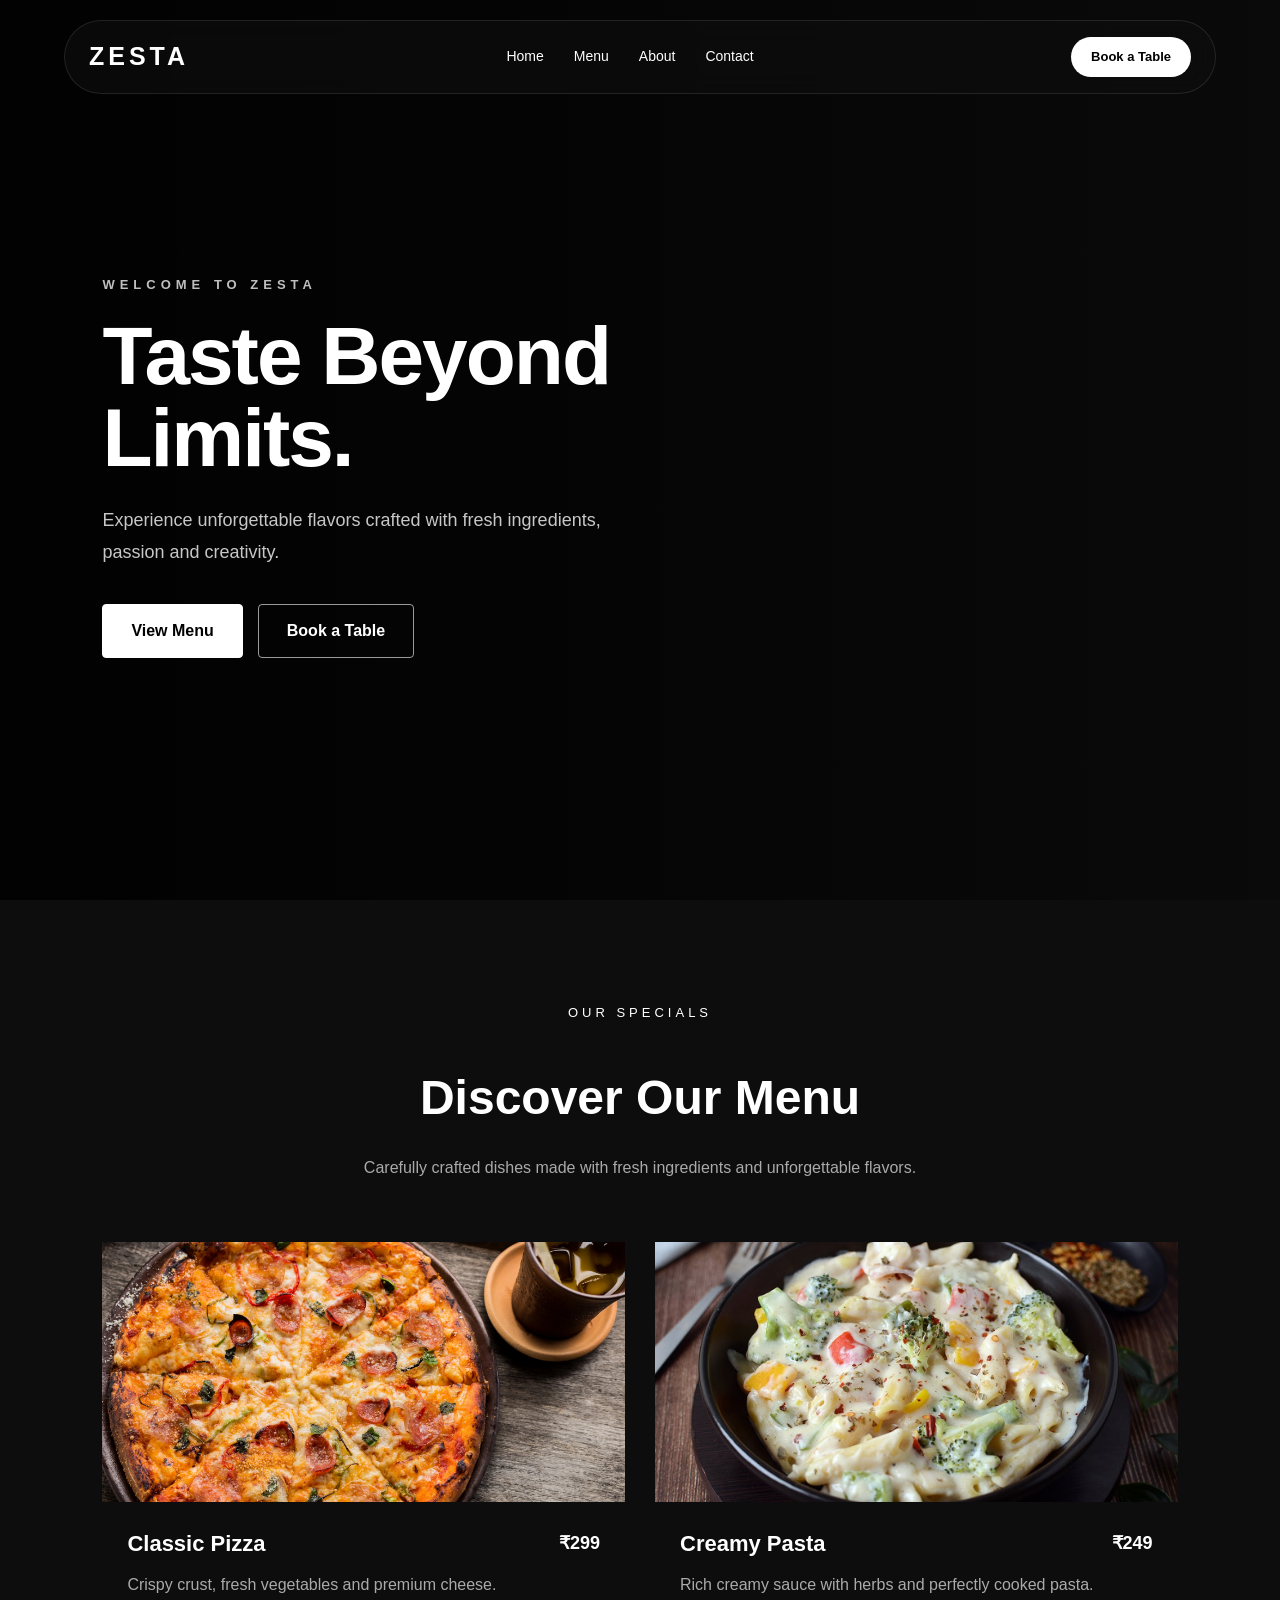
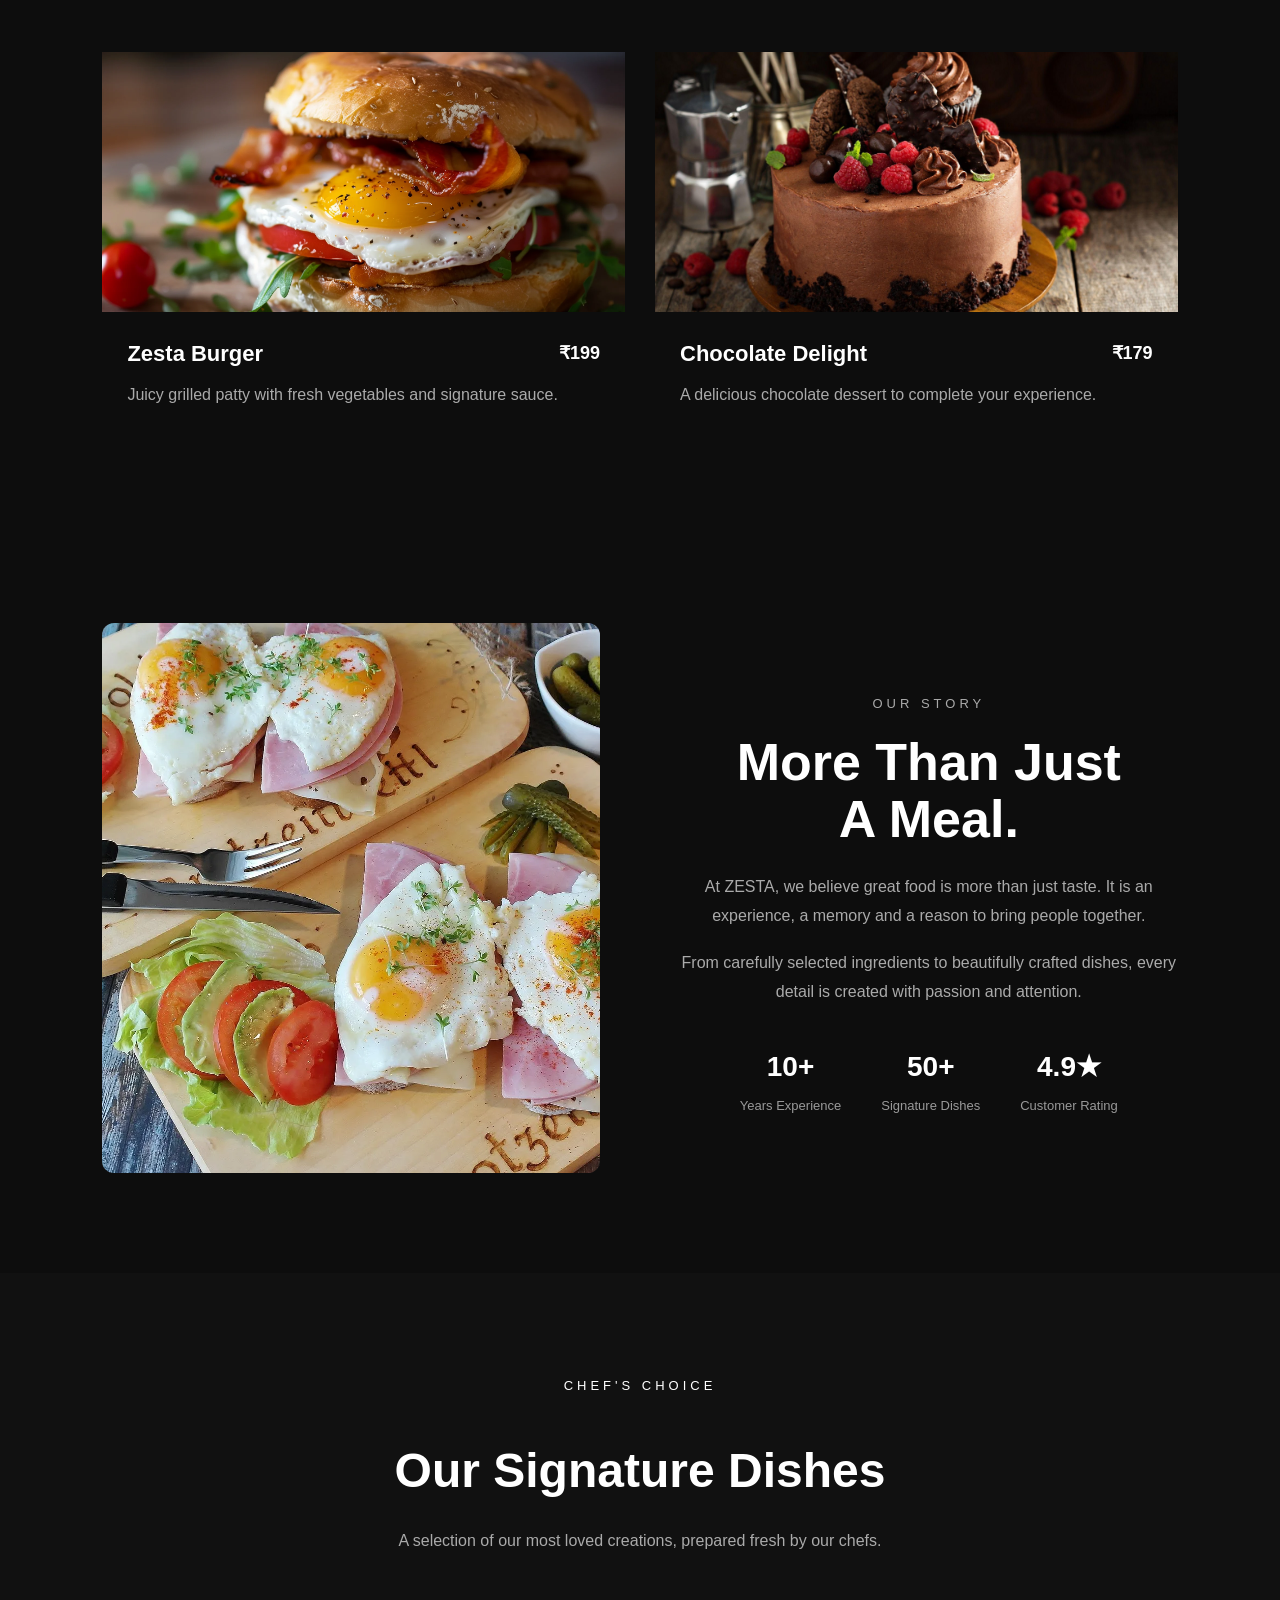
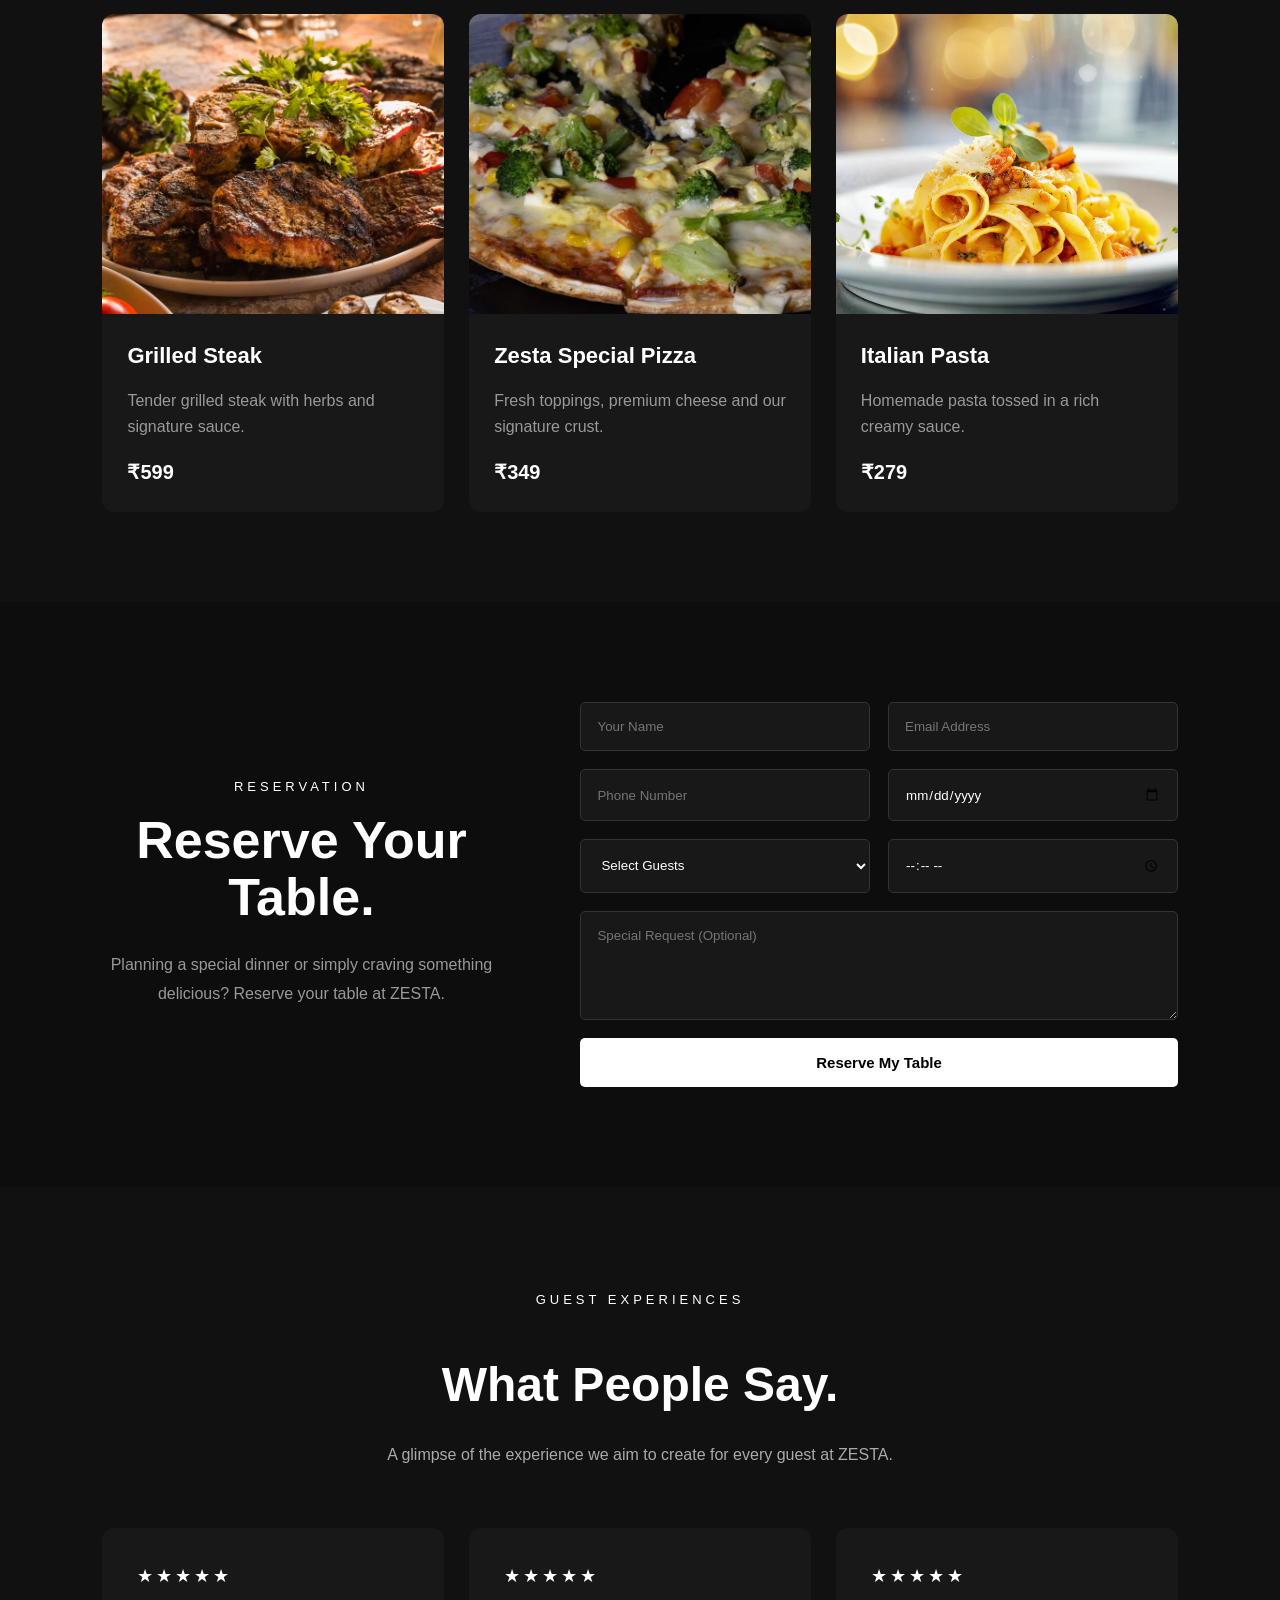
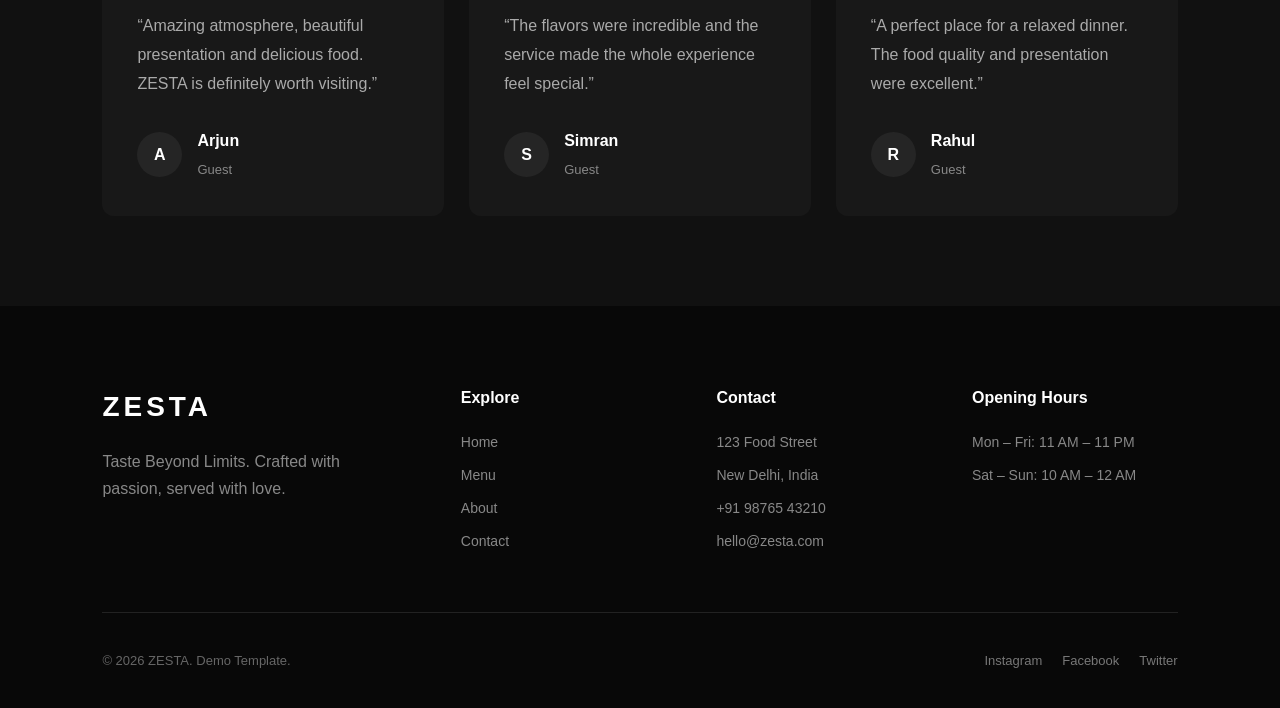
==== index.html @ b9d880e2 "Add files via upload" ====
<!DOCTYPE html>
<html lang="en">
<head>
    <meta charset="UTF-8">
    <meta name="viewport" content="width=device-width, initial-scale=1.0">
    <title>ZESTA Resturant</title>




    <meta charset="UTF-8">

    <meta name="viewport" content="width=device-width, initial-scale=1.0">

    <title>ZESTA - Taste Beyond Limits</title>


    <link rel="stylesheet" href="style.css">
    <script src="script.js"></script>


</head>









<body>
    

    
        <!-- =========================
     NAVBAR
========================= -->


<header class="navbar">

    <a href="#home" class="logo">ZESTA</a>

    <nav class="nav-links">
        <a href="#home">Home</a>
        <a href="#menu">Menu</a>
        <a href="#about">About</a>
        <a href="#contact">Contact</a>
    </nav>

    <a href="#contact" class="nav-btn">Book a Table</a>

    <button class="menu-toggle" id="menuToggle" aria-label="Open menu">
        ☰
    </button>

</header>

<div class="mobile-menu" id="mobileMenu">

    <button class="mobile-menu-close" id="menuClose">
        ×
    </button>

    <a href="#home">Home</a>
    <a href="#menu">Menu</a>
    <a href="#about">About</a>
    <a href="#contact">Contact</a>

    <a href="#contact" class="mobile-book-btn">
        Book a Table
    </a>

</div>








<!------
/* =========================
   HERO 
========================= */-->

    <section class="hero" id="home">

    <div class="hero-content">

        <p class="hero-label">WELCOME TO ZESTA</p>

        <h1>
            Taste Beyond
            <span>Limits.</span>
        </h1>

        <p class="hero-text">
            Experience unforgettable flavors crafted with
            fresh ingredients, passion and creativity.
        </p>

        <div class="hero-buttons">

            <a href="#menu" class="btn primary-btn">
                View Menu
            </a>

            <a href="#contact" class="btn secondary-btn">
                Book a Table
            </a>

        </div>

    </div>

</section>



<!-- =========================
     MENU SECTION
========================= -->

<section class="menu-section" id="menu">

    <div class="section-heading">

        <p class="section-label">OUR SPECIALS</p>

        <h2>Discover Our <span>Menu</span></h2>

        <p>
            Carefully crafted dishes made with fresh ingredients
            and unforgettable flavors.
        </p>

    </div>


    <div class="menu-grid">

        <!-- MENU CARD 1 -->

        <div class="menu-card">

            <div class="menu-image">
                <img src="images/pizzza.webp" alt="Classic Pizza">
            </div>

            <div class="menu-info">

                <div class="menu-title">
                    <h3>Classic Pizza</h3>
                    <span>₹299</span>
                </div>

                <p>
                    Crispy crust, fresh vegetables and
                    premium cheese.
                </p>

            </div>

        </div>


        <!-- MENU CARD 2 -->

        <div class="menu-card">

            <div class="menu-image">
                <img src="images/crmy-pasta.jpg" alt="Creamy Pasta">
            </div>

            <div class="menu-info">

                <div class="menu-title">
                    <h3>Creamy Pasta</h3>
                    <span>₹249</span>
                </div>

                <p>
                    Rich creamy sauce with herbs and
                    perfectly cooked pasta.
                </p>

            </div>

        </div>


        <!-- MENU CARD 3 -->

        <div class="menu-card">

            <div class="menu-image">
                <img src="images/hm-burger.webp" alt="Zesta Burger">
            </div>

            <div class="menu-info">

                <div class="menu-title">
                    <h3>Zesta Burger</h3>
                    <span>₹199</span>
                </div>

                <p>
                    Juicy grilled patty with fresh vegetables
                    and signature sauce.
                </p>

            </div>

        </div>


        <!-- MENU CARD 4 -->

        <div class="menu-card">

            <div class="menu-image">
                <img src="images/choco cake.jpg" alt="Chocolate Dessert">
            </div>

            <div class="menu-info">

                <div class="menu-title">
                    <h3>Chocolate Delight</h3>
                    <span>₹179</span>
                </div>

                <p>
                    A delicious chocolate dessert to
                    complete your experience.
                </p>

            </div>

        </div>

    </div>

</section>

<!-- =========================
     ABOUT SECTION
========================= -->

<section class="about-section" id="about">

    <div class="about-image">

        <img src="images/about-food.webp" alt="Zesta Restaurant">

    </div>


    <div class="about-content">

        <p class="section-label">OUR STORY</p>

        <h2>
            More Than Just
            <span>A Meal.</span>
        </h2>

        <p>
            At ZESTA, we believe great food is more than
            just taste. It is an experience, a memory and
            a reason to bring people together.
        </p>

        <p>
            From carefully selected ingredients to beautifully
            crafted dishes, every detail is created with passion
            and attention.
        </p>

        <div class="about-features">

            <div class="feature">
                <strong>10+</strong>
                <span>Years Experience</span>
            </div>

            <div class="feature">
                <strong>50+</strong>
                <span>Signature Dishes</span>
            </div>

            <div class="feature">
                <strong>4.9★</strong>
                <span>Customer Rating</span>
            </div>

        </div>

    </div>

</section>

<!-- =========================
     FEATURED DISHES
========================= -->

<section class="featured-section">

    <div class="section-heading">

        <p class="section-label">CHEF'S CHOICE</p>

        <h2>Our <span>Signature</span> Dishes</h2>

        <p>
            A selection of our most loved creations,
            prepared fresh by our chefs.
        </p>

    </div>


    <div class="featured-grid">

        <div class="featured-card">

            <img src="images/grill.webp" alt="Grilled Steak">

            <div class="featured-info">

                <h3>Grilled Steak</h3>

                <p>
                    Tender grilled steak with herbs
                    and signature sauce.
                </p>

                <strong>₹599</strong>

            </div>

        </div>


        <div class="featured-card">

            <img src="images/pizza.webp" alt="Zesta Special Pizza">

            <div class="featured-info">

                <h3>Zesta Special Pizza</h3>

                <p>
                    Fresh toppings, premium cheese
                    and our signature crust.
                </p>

                <strong>₹349</strong>

            </div>

        </div>


        <div class="featured-card">

            <img src="images/italian-pasta.webp" alt="Italian Pasta">

            <div class="featured-info">

                <h3>Italian Pasta</h3>

                <p>
                    Homemade pasta tossed in
                    a rich creamy sauce.
                </p>

                <strong>₹279</strong>

            </div>

        </div>

    </div>

</section>

<!-- =========================
     BOOK A TABLE
========================= -->

<section class="booking-section" id="contact">

    <div class="booking-content">

        <p class="section-label">RESERVATION</p>

        <h2>
            Reserve Your
            <span>Table.</span>
        </h2>

        <p>
            Planning a special dinner or simply craving
            something delicious? Reserve your table at ZESTA.
        </p>

    </div>


    <form class="booking-form"  id="bookingForm" novalidate>

        <div class="form-row">

            <input
                type="text"
                placeholder="Your Name"
                required
            >

            <input
                type="email"
                id="email"
                placeholder="Email Address"
                required
            >

        </div>


        <div class="form-row">

            <input
                type="tel"
                id="phone"
                placeholder="Phone Number"
                maxlength="10"
                inputmode="numeric"
                pattern="[0-9]{10}"
                required    
            >

            
            <input
                type="date"
                id="bookingDate"
                min="2026-01-01"
                max="2036-12-31"
                required
             >
            

        </div>


        <div class="form-row">

            <select required>

                <option value="">
                    Select Guests
                </option>

                <option>1 Guest</option>
                <option>2 Guests</option>
                <option>3 Guests</option>
                <option>4 Guests</option>
                <option>5+ Guests</option>

            </select>


            <input
                type="time"
                required
            >

        </div>


        <textarea
            placeholder="Special Request (Optional)"
            rows="5"
        ></textarea>


        <button type="submit" class="booking-btn">
            Reserve My Table
        </button>

    </form>
    
    <p class="form-success" id="formSuccess">
    ✓ Your reservation request has been received.
</p>

</section>

<!-- =========================
     TESTIMONIALS
========================= -->

<section class="testimonials-section">

    <div class="section-heading">

        <p class="section-label">GUEST EXPERIENCES</p>

        <h2>What People <span>Say.</span></h2>

        <p>
            A glimpse of the experience we aim to create
            for every guest at ZESTA.
        </p>

    </div>


    <div class="testimonial-grid">

        <!-- REVIEW 1 -->

        <div class="testimonial-card">

            <div class="stars">
                ★★★★★
            </div>

            <p>
                “Amazing atmosphere, beautiful presentation
                and delicious food. ZESTA is definitely worth
                visiting.”
            </p>

            <div class="reviewer">
                <div class="reviewer-avatar">A</div>

                <div>
                    <h4>Arjun</h4>
                    <span>Guest</span>
                </div>
            </div>

        </div>


        <!-- REVIEW 2 -->

        <div class="testimonial-card">

            <div class="stars">
                ★★★★★
            </div>

            <p>
                “The flavors were incredible and the service
                made the whole experience feel special.”
            </p>

            <div class="reviewer">
                <div class="reviewer-avatar">S</div>

                <div>
                    <h4>Simran</h4>
                    <span>Guest</span>
                </div>
            </div>

        </div>


        <!-- REVIEW 3 -->

        <div class="testimonial-card">

            <div class="stars">
                ★★★★★
            </div>

            <p>
                “A perfect place for a relaxed dinner.
                The food quality and presentation were excellent.”
            </p>

            <div class="reviewer">
                <div class="reviewer-avatar">R</div>

                <div>
                    <h4>Rahul</h4>
                    <span>Guest</span>
                </div>
            </div>

        </div>

    </div>

</section>


<!-- =========================
     FOOTER
========================= -->

<footer class="footer">

    <div class="footer-grid">

        <!-- BRAND -->

        <div class="footer-brand">

            <a href="#home" class="footer-logo">
                ZESTA
            </a>

            <p>
                Taste Beyond Limits.
                Crafted with passion, served with love.
            </p>

        </div>


        <!-- QUICK LINKS -->

        <div class="footer-column">

            <h3>Explore</h3>

            <a href="#home">Home</a>
            <a href="#menu">Menu</a>
            <a href="#about">About</a>
            <a href="#contact">Contact</a>

        </div>


        <!-- CONTACT -->

        <div class="footer-column">

            <h3>Contact</h3>

            <p>123 Food Street</p>
            <p>New Delhi, India</p>
            <p>+91 98765 43210</p>
            <p>hello@zesta.com</p>

        </div>


        <!-- OPENING HOURS -->

        <div class="footer-column">

            <h3>Opening Hours</h3>

            <p>Mon – Fri: 11 AM – 11 PM</p>
            <p>Sat – Sun: 10 AM – 12 AM</p>

        </div>

    </div>


    <div class="footer-bottom">

        <p>
            © 2026 ZESTA. Demo Template.
        </p>

        <div class="social-links">

            <a href="#">Instagram</a>
            <a href="#">Facebook</a>
            <a href="#">Twitter</a>

        </div>

    </div>

</footer>



<button id="backToTop" class="back-to-top" aria-label="Back to top">↑</button>

    
</body>
</html>
---- style.css ----
:root {
    --bg-main: #0d0d0d;
    --bg-card: #181818;
    --bg-dark: #080808;

    --text-main: #ffffff;
    --text-muted: #999999;
    --border: #2a2a2a;

    --accent: #d4a373;

    --container: 1200px;

    --radius: 12px;

    --transition: 0.3s ease;
}

/* ############### REVEAL CSS ##############*/
.reveal {
    opacity: 0;
    transform: translateY(40px);
    transition:
        opacity 0.8s ease,
        transform 0.8s ease;
}

.reveal.active {
    opacity: 1;
    transform: translateY(0);
}




* {
    box-sizing: border-box;
}

html {
    scroll-behavior: smooth;
}

body {
    margin: 0;

    font-family:
        Arial,
        Helvetica,
        sans-serif;

    background: var(--bg-main);

    color: var(--text-main);

    line-height: 1.5;
}


.container {
    width: min(100% - 40px, var(--container));

    margin-inline: auto;
}

/* =========================
   ZESTA NAVBAR
========================= */




  .navbar {
    position: fixed;
    top: 20px;
    left: 50%;
    transform: translateX(-50%);

    width: min(90%, 1200px);

    padding: 16px 24px;

    display: flex;
    align-items: center;
    justify-content: space-between;

    background: rgba(15, 15, 15, 0.65);

    backdrop-filter: blur(15px);
    -webkit-backdrop-filter: blur(15px);

    border: 1px solid rgba(255, 255, 255, 0.1);

    border-radius: 50px;

    z-index: 1000;
}

    .logo {
    color: var(--text-main);

    text-decoration: none;

    font-size: 25px;
    font-weight: 700;

    letter-spacing: 4px;
}



.nav-links {
    display: flex;

    align-items: center;

    gap: 30px;
}

.nav-links a {
    position: relative;

    color: var(--text-main);

    text-decoration: none;

    font-size: 14px;

    transition: var(--transition);
}




.nav-links a::after {
    content: "";

    position: absolute;

    left: 0;
    bottom: -6px;

    width: 0;
    height: 1px;

    background: white;

    transition: 0.3s ease;
}

.nav-links a:hover::after {
    width: 100%;
}

.nav-btn {
    color: black;

    background: white;

    text-decoration: none;

    padding: 10px 20px;

    border-radius: 30px;

    font-size: 13px;

    font-weight: 600;

    transition: var(--transition);
}

.nav-btn:hover {
    transform: translateY(-2px);

    box-shadow: 0 8px 25px rgba(255, 255, 255, 0.15);
}









/* =========================
   ZESTA HERO
========================= */


.hero {
    min-height: 100vh;

    display: flex;
    align-items: center;

    padding: 120px 8% 100px;

    position: relative;

    background:
        linear-gradient(
            90deg,
            rgba(0, 0, 0, 0.88) 0%,
            rgba(0, 0, 0, 0.65) 45%,
            rgba(0, 0, 0, 0.25) 100%
        ),
        url("images/Zesta-Restaurant.webp");

    background-size: cover;
    background-position: center;
}


.hero-content {
    animation: heroReveal 1s ease forwards;
}

@keyframes heroReveal {
    from {
        opacity: 0;
        transform: translateY(30px);
    }

    to {
        opacity: 1;
        transform: translateY(0);
    }
}



  
    .hero-label {
    font-size: 13px;

    letter-spacing: 5px;

    font-weight: 600;

    margin-bottom: 20px;

    color: rgba(255, 255, 255, 0.75);



      animation: heroReveal 0.8s ease forwards;
}
  

    
    .hero h1 {
    font-size: clamp(48px, 7vw, 82px);

    line-height: 1;

    margin: 0 0 25px;

    font-weight: 700;

    letter-spacing: -2px;


     animation: heroReveal 1s ease 0.15s forwards;
    opacity: 0;
}



.hero h1 span {
    display: block;
}


    
    .hero-text {
    max-width: 560px;

    color: rgba(255, 255, 255, 0.78);

    font-size: 18px;

    line-height: 1.8;

    margin-bottom: 35px;

     animation: heroReveal 1s ease 0.3s forwards;
    opacity: 0;
}


.hero-buttons {
    display: flex;

    gap: 15px;

    align-items: center;


        animation: heroReveal 1s ease 0.45s forwards;
    opacity: 0;
}
.btn {
    display: inline-block;
    padding: 14px 28px;
    text-decoration: none;
    border-radius: 4px;
    font-weight: 600;
    transition: var(--transition);
}

.primary-btn {
    background: white;

    color: black;

    border: 1px solid white;
}

.secondary-btn {
    background: transparent;

    color: white;

    border: 1px solid rgba(255, 255, 255, 0.6);
}

.primary-btn:hover {
    transform: translateY(-3px);

    box-shadow:
        0 12px 30px rgba(0, 0, 0, 0.3);
}

.secondary-btn:hover {
    background: white;

    color: black;

    transform: translateY(-3px);
}
.featured-card img {
    height: 250px;
}



 :root {
        --container: 100%;
    }

    body {
        overflow-x: hidden;
   
    }












@media (max-width: 768px) {  

    root {
        --container: 100%;
    }

    body {
        overflow-x: hidden;
    }


    .hero {
    padding: 120px 6% 80px;

    text-align: center;

    justify-content: center;

    background-position: 60% center;
}

.hero-content {
    max-width: 100%;
}

.hero h1 {
    font-size: clamp(45px, 13vw, 65px);
}

.hero-text {
    font-size: 16px;
}

.hero-buttons {
    justify-content: center;

    flex-direction: column;
}

.hero-buttons .btn {
    width: 210px;
}
}






@media (max-width: 768px) {

    .navbar {
        top: 12px;

        width: 92%;

        padding: 13px 16px;
    }

    .logo {
        font-size: 21px;
    }

    .nav-links {
        display: none;
    }

    .nav-btn {
        padding: 9px 15px;

        font-size: 12px;
    }

}







    /*menu sections*/


    .menu-section {
        padding: 80px 6%;
    }   

    .section-heading h2 {
    font-size: 38px;    
    }

    .menu-grid {
    grid-template-columns: 1fr;
    }

    .menu-image {
    height: 230px;
    }
      
    
    
    .about-section {
    grid-template-columns: 1fr;
    gap: 50px;
}

    .about-image {
    height: 400px;
    }

    .about-content {
    text-align: center;
    }

    .about-content h2 {
    font-size: 40px;
    }

    .about-features {
    justify-content: center;
    gap: 25px;
    }
                    
    
    /* booking section*/

    .booking-section {
    grid-template-columns: 1fr;
    gap: 50px;
    }

    .booking-content {
    text-align: center;
    }

    .booking-content h2 {
    font-size: 40px;
    }

    .form-row {
    grid-template-columns: 1fr;
    }
    

  /* booking section*/

        .testimonial-grid {
    grid-template-columns: 1fr;
    }

    .testimonial-card {
    padding: 28px;
    }







/* =========================
   FOOTER SECTION
========================= */


@media (max-width: 768px) {

    .footer-grid {
        grid-template-columns: 1fr;

        gap: 40px;
    }

    .footer-bottom {
        flex-direction: column;

        gap: 20px;

        text-align: center;
    }

    .footer {
        padding: 70px 6% 25px;
    }

}


/* =========================
   MENU SECTION
========================= */


  /*######  UI PERIMUM CHENGE #####*/

  .menu-card,
.featured-card,
.testimonial-card {
    transition:
        transform 0.35s ease,
        box-shadow 0.35s ease;
}

.menu-card:hover,
.featured-card:hover,
.testimonial-card:hover {
    transform: translateY(-8px);
    box-shadow: 0 20px 45px rgba(0, 0, 0, 0.28);
}




.menu-section {
    background: var(--bg-main);
    color: var(--text-main);
      padding: 90px 8%;
}

.section-heading {
    text-align: center;
    max-width: 650px;
    margin: 0 auto 60px;
}

.section-label {
    font-size: 13px;
    letter-spacing: 4px;
    margin-bottom: 15px;
}

.section-heading h2 {
    font-size: 48px;
    margin-bottom: 20px;
}

.section-heading h2 span {
    display: inline-block;
}

.section-heading > p:last-child {
    color: #aaa;
    line-height: 1.7;
}


/* MENU GRID */

.menu-grid {
    display: grid;

    grid-template-columns: repeat(2, 1fr);

    gap: 30px;
}


/* MENU CARD */

.menu-card {
    transition: 
        transform 0.35s ease,
        box-shadow 0.35s ease;
}

.menu-card:hover {
    transform: translateY(-8px);
    box-shadow: 0 20px 40px rgba(0,0,0,0.25);
}

/* IMAGE */

.menu-image {
    height: 260px;
    overflow: hidden;
}

.menu-image img {
    width: 100%;
    height: 100%;

    object-fit: cover;

    transition: 0.4s ease;
}

/* NEW UPDATE */

.menu-image img,
.featured-card img,
.about-image img {
    width: 100%;
    height: 100%;
    object-fit: cover;
    object-position: center;
}






.menu-card:hover img {
    transform: scale(1.05);
}


/* CONTENT */

.menu-info {
    padding: 25px;
}

.menu-title {
    display: flex;
    justify-content: space-between;
    align-items: center;

    margin-bottom: 12px;
}

.menu-title h3 {
    font-size: 22px;
    margin: 0;
}

.menu-title span {
    font-size: 18px;
    font-weight: 600;
}

.menu-info > p {
    color: #aaa;
    line-height: 1.6;
    margin: 0;
}





/* =========================
   ABOUT SECTION
========================= */

.about-section {
    padding: 100px 8%;

    display: grid;
    grid-template-columns: 1fr 1fr;

    gap: 80px;

    align-items: center;

    background: #0d0d0d;
    color: white;
}

.about-image {
    height: 550px;
    overflow: hidden;
    border-radius: 12px;
}

.about-image img {
    width: 100%;
    height: 100%;

    object-fit: cover;

    transition: 0.5s ease;
}

.about-image:hover img {
    transform: scale(1.05);
}

.about-content {
    max-width: 600px;
}

.about-content h2 {
    font-size: 52px;
    line-height: 1.1;

    margin: 15px 0 25px;
}

.about-content h2 span {
    display: block;
}

.about-content > p {
    color: #aaa;
    line-height: 1.8;

    margin-bottom: 18px;
}


/* FEATURES */

.about-features {
    display: flex;

    gap: 40px;

    margin-top: 40px;
}

.feature {
    display: flex;
    flex-direction: column;

    gap: 8px;
}

.feature strong {
    font-size: 28px;
}

.feature span {
    font-size: 13px;
    color: #999;
}

/* =========================
   FEATURED SECTION
========================= */

.featured-section {
    padding: 90px 8%;

    background: #111;
    color: white;
}

.featured-grid {
    display: grid;

    grid-template-columns: repeat(3, 1fr);

    gap: 25px;
}

.featured-card {
    background: #181818;

    border-radius: 12px;

    overflow: hidden;

    transition: 0.3s ease;
}

.featured-card:hover {
    transform: translateY(-8px);
}

.featured-card img {
    width: 100%;
    height: 300px;

    object-fit: cover;

    display: block;

    transition: 0.4s ease;
}

.featured-card:hover img {
    transform: scale(1.05);
}

.featured-info {
    padding: 25px;
}

.featured-info h3 {
    font-size: 22px;

    margin: 0 0 12px;
}

.featured-info p {
    color: #999;

    line-height: 1.6;

    margin-bottom: 18px;
}

.featured-info strong {
    font-size: 20px;
}



/* =========================
   BOOKING SECTION
========================= */

.booking-section {
    padding: 100px 8%;

    background: #0d0d0d;
    color: white;

    display: grid;
    grid-template-columns: 0.8fr 1.2fr;

    gap: 80px;

    align-items: center;
}

.booking-content {
    max-width: 500px;
}

.booking-content h2 {
    font-size: 52px;
    line-height: 1.1;

    margin: 15px 0 25px;
}

.booking-content h2 span {
    display: block;
}

.booking-content > p:last-child {
    color: #999;
    line-height: 1.8;
}


/* FORM */

.booking-form {
    display: flex;
    flex-direction: column;
    gap: 18px;
}

.form-row {
    display: grid;
    grid-template-columns: 1fr 1fr;
    gap: 18px;
}

.booking-form input,
.booking-form select,
.booking-form textarea {
    width: 100%;

    padding: 16px;

    background: #181818;
    color: white;

    border: 1px solid #333;

    border-radius: 5px;

    outline: none;

    font-family: inherit;

    box-sizing: border-box;
}

.booking-form input:focus,
.booking-form select:focus,
.booking-form textarea:focus {
    border-color: white;
}

.booking-form textarea {
    resize: vertical;
}

.booking-btn {
    padding: 16px;

    border: none;
    border-radius: 5px;

    background: white;
    color: black;

    font-size: 15px;
    font-weight: 600;

    cursor: pointer;

    transition: 0.3s ease;
}

.booking-btn:hover {
    transform: translateY(-3px);
}




.form-success {
    display: none;
    margin-top: 15px;
    padding: 14px;
    border: 1px solid #333;
    border-radius: 6px;
    text-align: center;
    font-size: 14px;
}







/* =========================
   TESTIMONIALS
========================= */

.testimonials-section {
    padding: 90px 8%;

    background: #111;
    color: white;
}

.testimonial-grid {
    display: grid;

    grid-template-columns: repeat(3, 1fr);

    gap: 25px;
}

.testimonial-card {
    background: #181818;

    padding: 35px;

    border-radius: 12px;

    transition: 0.3s ease;
}

.testimonial-card:hover {
    transform: translateY(-6px);
}

.stars {
    font-size: 18px;

    letter-spacing: 3px;

    margin-bottom: 22px;
}

.testimonial-card > p {
    color: #aaa;

    line-height: 1.8;

    margin-bottom: 30px;
}

.reviewer {
    display: flex;

    align-items: center;

    gap: 15px;
}

.reviewer-avatar {
    width: 45px;
    height: 45px;

    display: flex;

    align-items: center;
    justify-content: center;

    border-radius: 50%;

    background: #252525;

    font-weight: 600;
}

.reviewer h4 {
    margin: 0 0 4px;
}

.reviewer span {
    color: #888;

    font-size: 13px;
}

/* =========================
   FOOTER
========================= */

.footer {
    padding: 80px 8% 25px;

    background: #080808;
    color: white;
}

.footer-grid {
    display: grid;

    grid-template-columns:
        1.5fr
        1fr
        1fr
        1fr;

    gap: 50px;

    padding-bottom: 60px;
}

.footer-logo {
    color: white;
    text-decoration: none;

    font-size: 28px;
    font-weight: 700;

    letter-spacing: 4px;
}

.footer-brand p {
    max-width: 300px;

    color: #888;

    line-height: 1.7;

    margin-top: 20px;
}

.footer-column {
    display: flex;
    flex-direction: column;

    gap: 12px;
}

.footer-column h3 {
    font-size: 16px;

    margin: 0 0 10px;
}

.footer-column a,
.footer-column p {
    color: #888;

    text-decoration: none;

    font-size: 14px;

    margin: 0;

    transition: 0.3s ease;
}

.footer-column a:hover {
    color: white;
}


/* BOTTOM */

.footer-bottom {
    border-top: 1px solid #222;

    padding-top: 25px;

    display: flex;

    align-items: center;

    justify-content: space-between;
}

.footer-bottom p {
    color: #666;

    font-size: 13px;
}

.social-links {
    display: flex;

    gap: 20px;
}

.social-links a {
    color: #777;

    text-decoration: none;

    font-size: 13px;
}

.social-links a:hover {
    color: white;
}




.back-to-top {
    position: fixed;
    right: 25px;
    bottom: 25px;
    width: 50px;
    height: 50px;

    display: none;
    align-items: center;
    justify-content: center;

    background: #181818;
    color: white;
    border: 1px solid #444;
    border-radius: 50%;

    font-size: 24px;
    cursor: pointer;
    z-index: 9999;
}

.back-to-top:hover {
    background: white;
    color: black;
}














.hero-content {
    animation: heroReveal 1s ease forwards;
}

@keyframes heroReveal {
    from {
        opacity: 0;
        transform: translateY(30px);
    }

    to {
        opacity: 1;
        transform: translateY(0);
    }
}
.btn {
    transition: all 0.3s ease;
}

.btn:hover {
    transform: translateY(-3px);
}







/* =========================
   MOBILE SIDE MENU
========================= */

.menu-toggle {
    display: none;
    border: none;
    background: transparent;
    color: white;
    font-size: 25px;
    cursor: pointer;
}

.mobile-menu {
    position: fixed;
    top: 0;
    right: -100%;
    width: 280px;
    height: 100vh;

    background: rgba(15, 15, 15, 0.97);
    backdrop-filter: blur(20px);
    -webkit-backdrop-filter: blur(20px);

    border-left: 1px solid #333;

    display: flex;
    flex-direction: column;
    align-items: flex-start;

    padding: 100px 35px 35px;
    gap: 25px;

    z-index: 2000;

    transition: right 0.35s ease;
}

.mobile-menu.active {
    right: 0;
}

.mobile-menu a {
    color: white;
    text-decoration: none;
    font-size: 18px;
    transition: 0.3s ease;
}

.mobile-menu a:hover {
    transform: translateX(5px);
}

.mobile-menu-close {
    position: absolute;
    top: 25px;
    right: 25px;

    border: none;
    background: transparent;
    color: white;

    font-size: 32px;
    cursor: pointer;
}

.mobile-book-btn {
    margin-top: 10px;
    padding: 12px 20px;
    background: white;
    color: black !important;
    border-radius: 25px;
    font-size: 14px !important;
}

/* MOBILE */

@media (max-width: 768px) {

    .nav-links {
        display: none;
    }

    .navbar .nav-btn {
        display: none;
    }

    .menu-toggle {
        display: block;
    }

}













/*###########
############# MOBILE RESPONSIVE ############### */

/* =========================
   MOBILE RESPONSIVE
========================= */

@media (max-width: 768px) {

    body {
        overflow-x: hidden;
    }

    /* NAVBAR */

    .navbar {
        width: 92%;
        top: 12px;
        padding: 13px 16px;
    }

    .nav-links {
        display: none;
    }

    .logo {
        font-size: 21px;
    }

    .nav-btn {
        padding: 9px 15px;
        font-size: 12px;
    }


    /* HERO */

   .hero {
    width: 100%;
    min-height: 100vh;
    padding: 120px 6% 80px;
    text-align: center;
    justify-content: center;

    background:
        linear-gradient(
            90deg,
            rgba(0, 0, 0, 0.70) 0%,
            rgba(0, 0, 0, 0.45) 50%,
            rgba(0, 0, 0, 0.25) 100%
        ),
        url("images/Zesta-Restaurant.webp");

    background-size: cover;
    background-position: center;
}
    

    .hero-content {
        width: 100%;
        max-width: 100%;
    }

    .hero h1 {
        font-size: clamp(45px, 13vw, 65px);
        line-height: 1;
    }

    .hero-text {
        max-width: 100%;
        font-size: 16px;
    }

    .hero-buttons {
        flex-direction: column;
        justify-content: center;
        align-items: center;
    }

    .hero-buttons .btn {
        width: 210px;
    }


    /* MENU */

    .menu-section {
        padding: 80px 6%;
    }

    .menu-grid {
        grid-template-columns: 1fr;
    }

    .menu-image {
        height: 230px;
    }


    /* ABOUT */

    .about-section {
        grid-template-columns: 1fr;
        gap: 50px;
        padding: 80px 6%;
    }

    .about-image {
        height: 400px;
    }

    .about-content {
        text-align: center;
    }

    .about-content h2 {
        font-size: 40px;
    }

    .about-features {
        justify-content: center;
        gap: 25px;
    }


    /* FEATURED */

    .featured-section {
        padding: 80px 6%;
    }

    .featured-grid {
        grid-template-columns: 1fr;
    }

    .featured-card img {
        height: 250px;
    }


    /* BOOKING */

    .booking-section {
        grid-template-columns: 1fr;
        gap: 50px;
        padding: 80px 6%;
    }

    .booking-content {
        text-align: center;
    }

    .booking-content h2 {
        font-size: 40px;
    }

    .form-row {
        grid-template-columns: 1fr;
    }


    /* TESTIMONIALS */

    .testimonials-section {
        padding: 80px 6%;
    }

    .testimonial-grid {
        grid-template-columns: 1fr;
    }


    /* FOOTER */

    .footer {
        padding: 70px 6% 25px;
    }

    .footer-grid {
        grid-template-columns: 1fr;
        gap: 40px;
    }

    .footer-bottom {
        flex-direction: column;
        gap: 20px;
        text-align: center;
    }

}
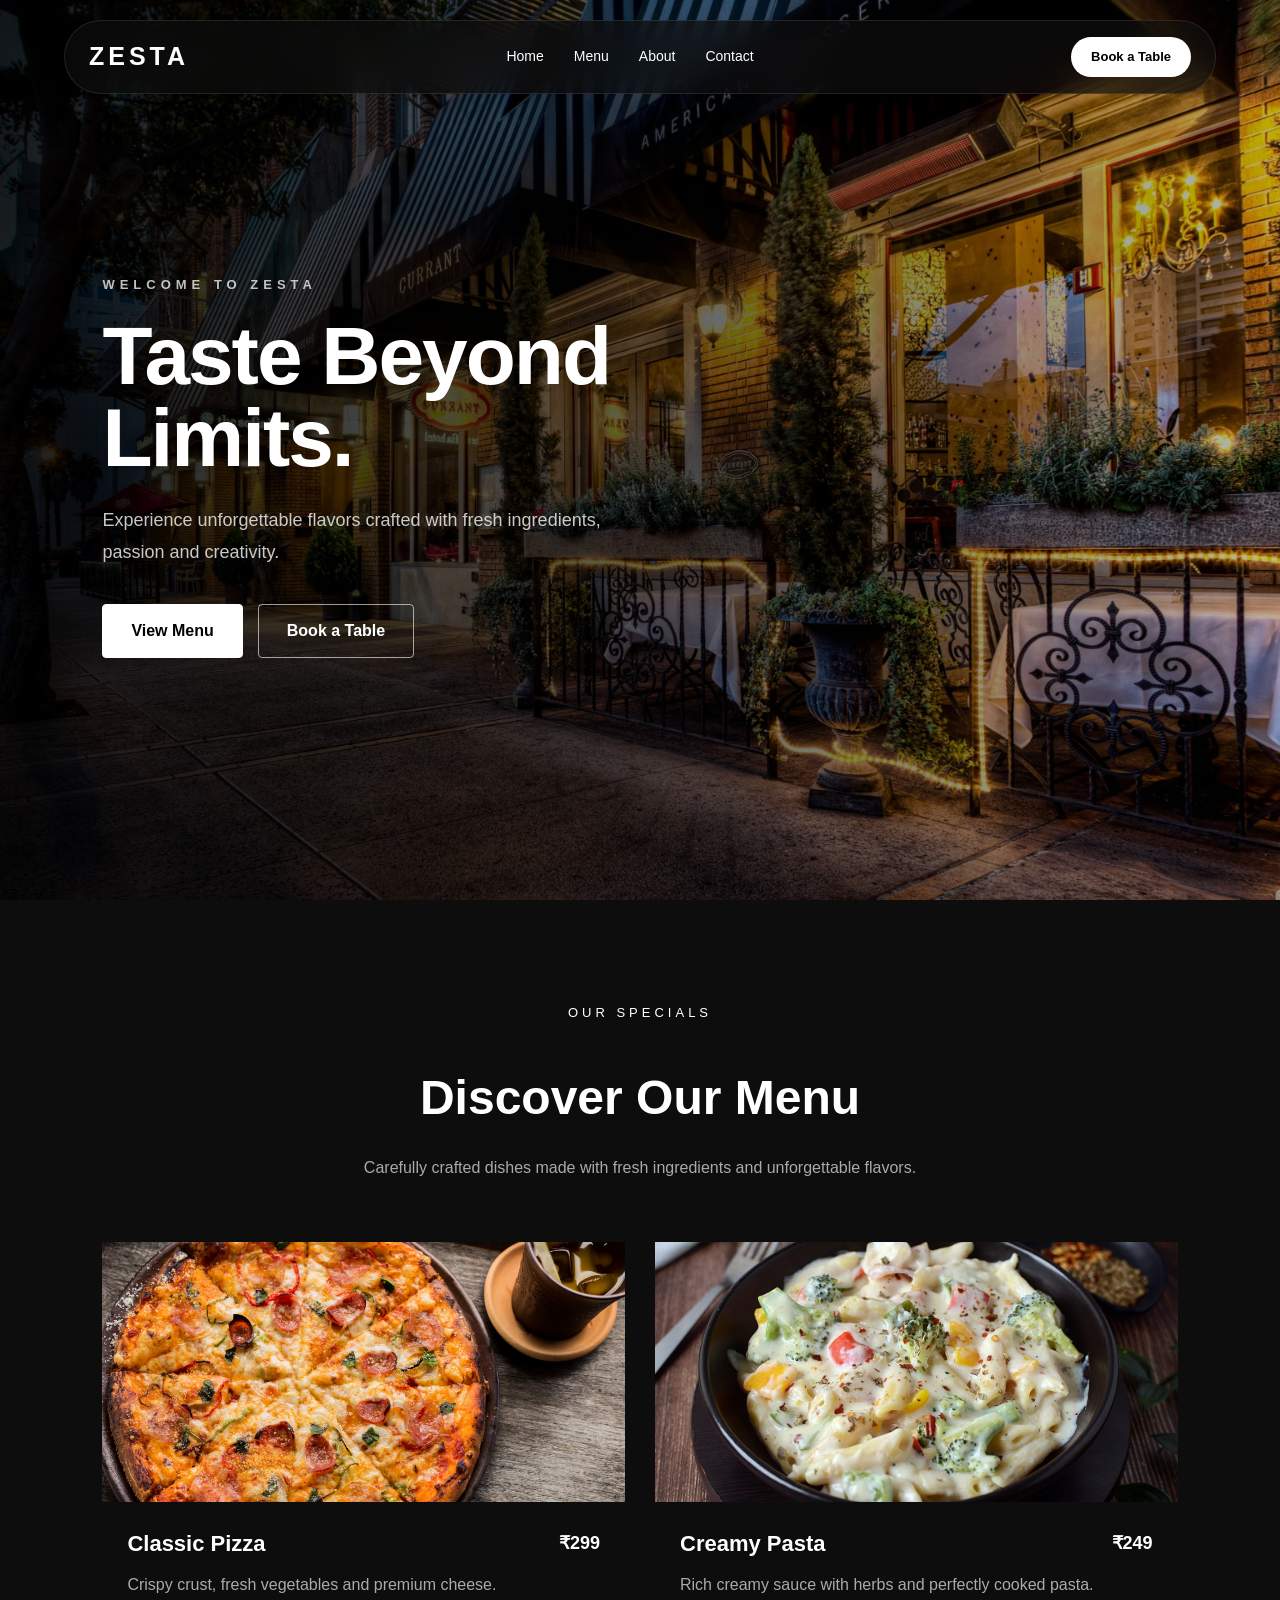
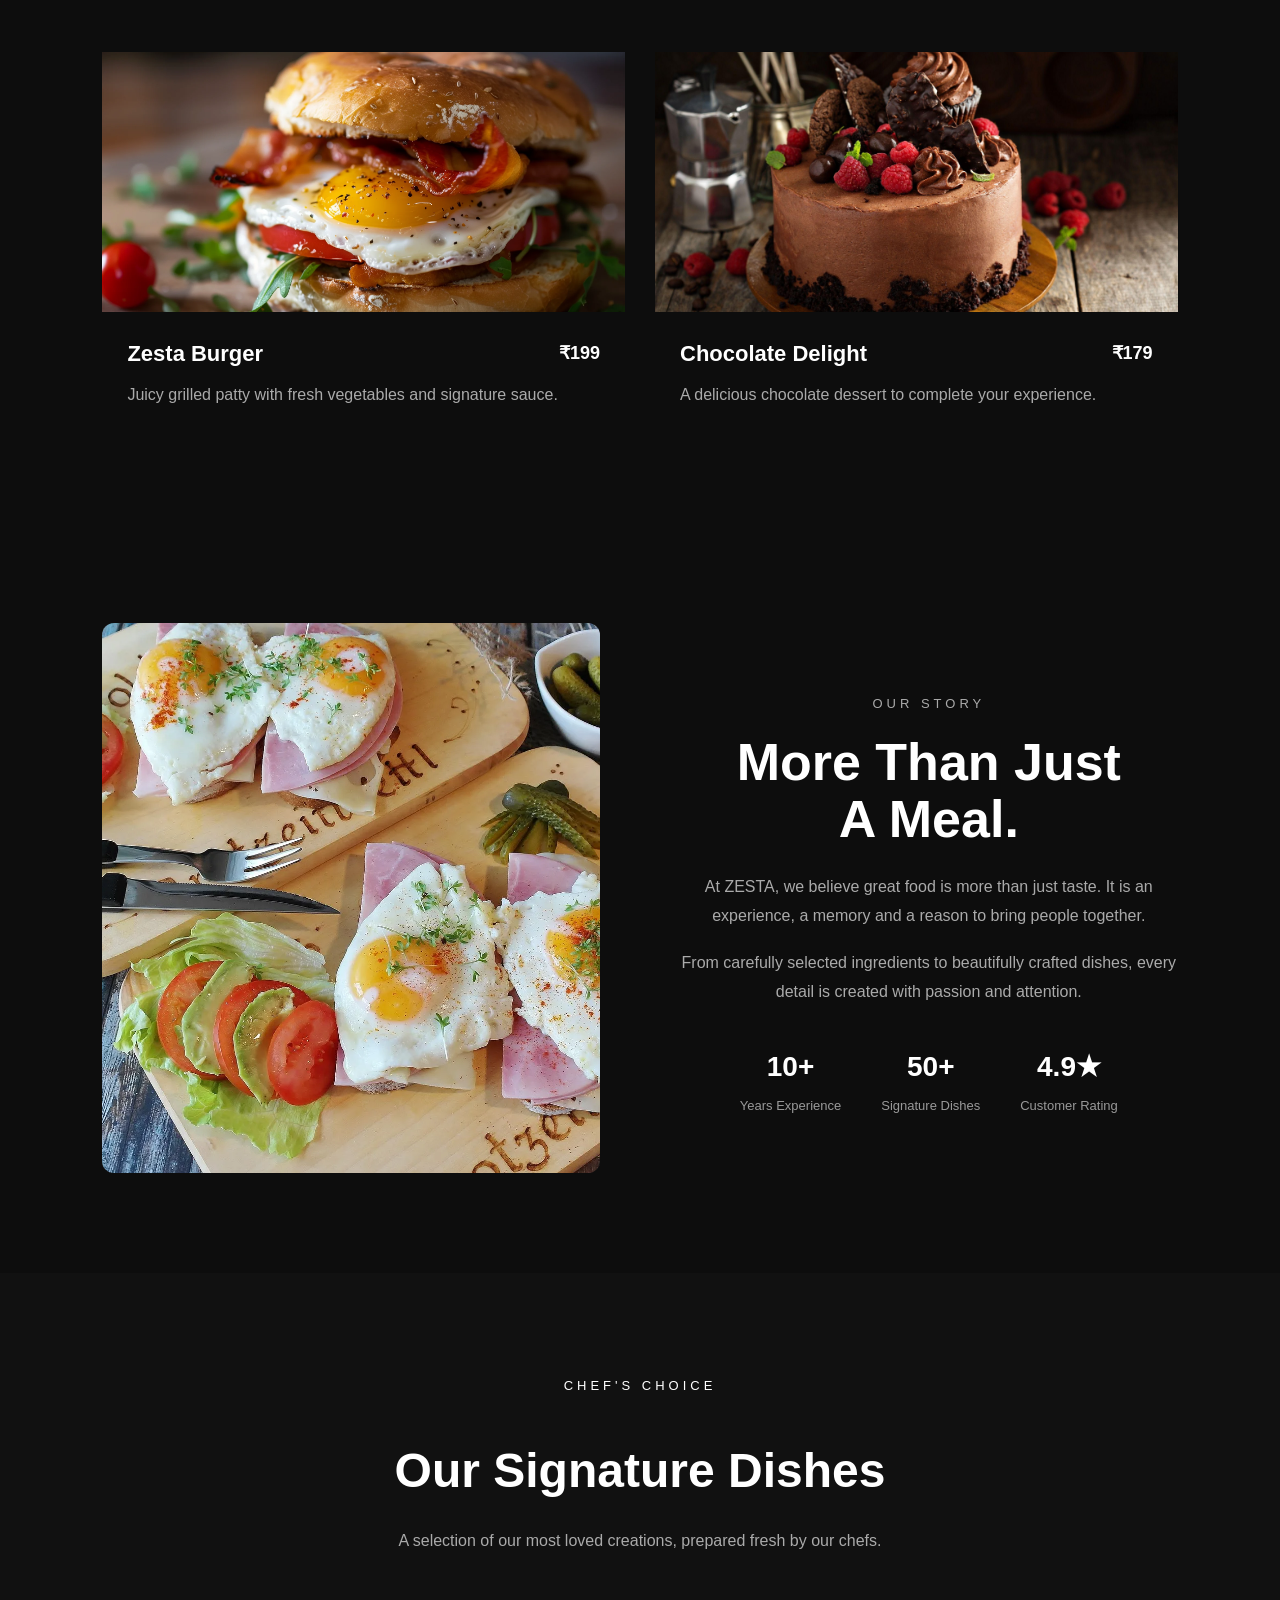
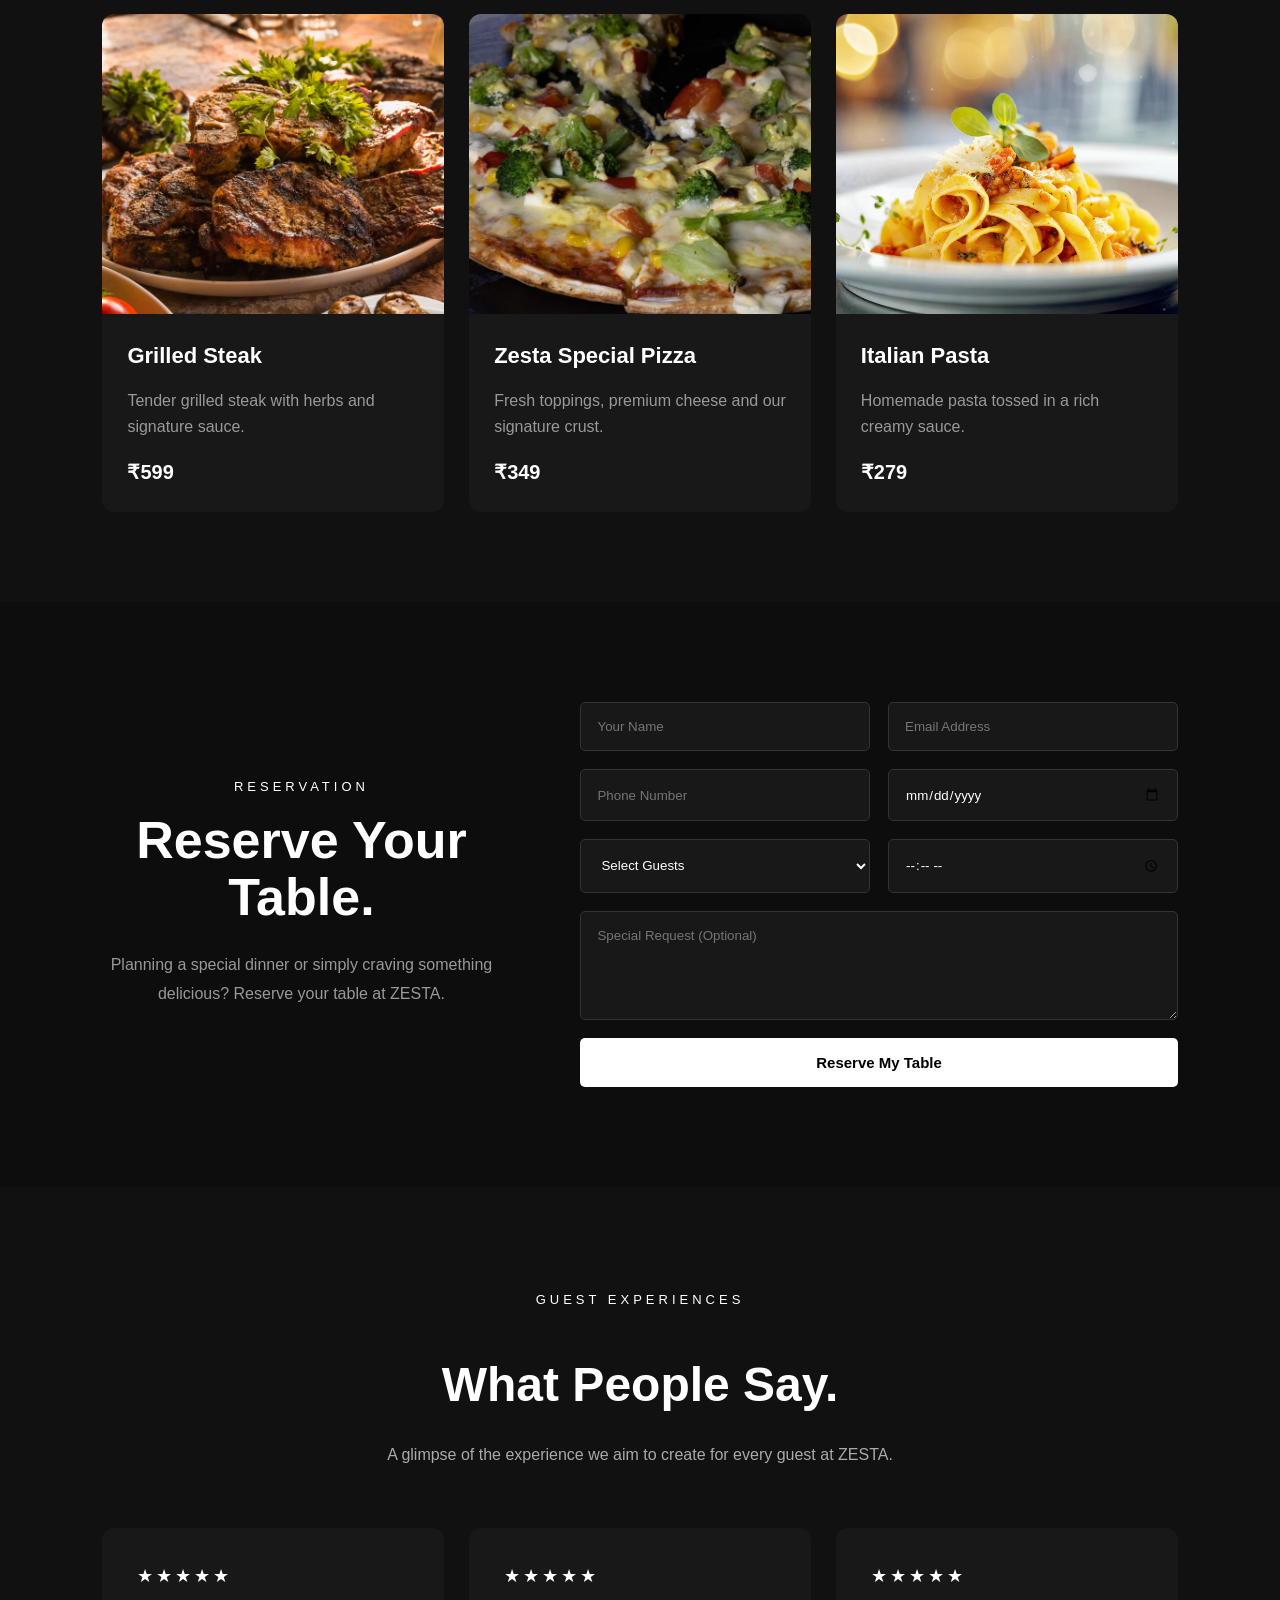
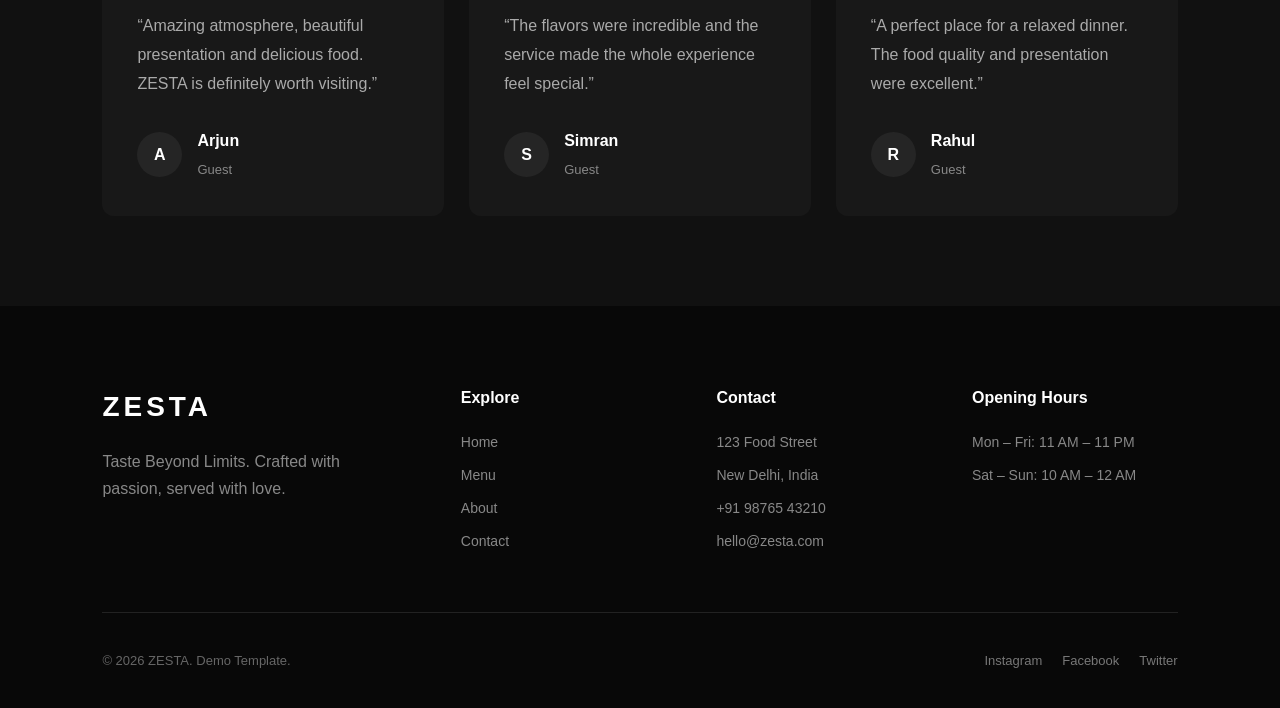
==== commit 25481062: "Add files via upload" ====
--- a/index.html
+++ b/index.html
@@ -1,26 +1,15 @@
 <!DOCTYPE html>
 <html lang="en">
+
 <head>
     <meta charset="UTF-8">
     <meta name="viewport" content="width=device-width, initial-scale=1.0">
-    <title>ZESTA Resturant</title>
-
-
-
-
-    <meta charset="UTF-8">
-
-    <meta name="viewport" content="width=device-width, initial-scale=1.0">
 
     <title>ZESTA - Taste Beyond Limits</title>
 
-
     <link rel="stylesheet" href="style.css">
-    <script src="script.js"></script>
-
-
+    <script src="script.js" defer></script>
 </head>
-
 
 
 
--- a/style.css
+++ b/style.css
@@ -206,7 +206,7 @@
             rgba(0, 0, 0, 0.65) 45%,
             rgba(0, 0, 0, 0.25) 100%
         ),
-        url("images/Zesta-Restaurant.webp");
+        url("images/hero.webp");
 
     background-size: cover;
     background-position: center;
@@ -1414,7 +1414,7 @@
             rgba(0, 0, 0, 0.45) 50%,
             rgba(0, 0, 0, 0.25) 100%
         ),
-        url("images/Zesta-Restaurant.webp");
+        url("images/hero.webp");
 
     background-size: cover;
     background-position: center;
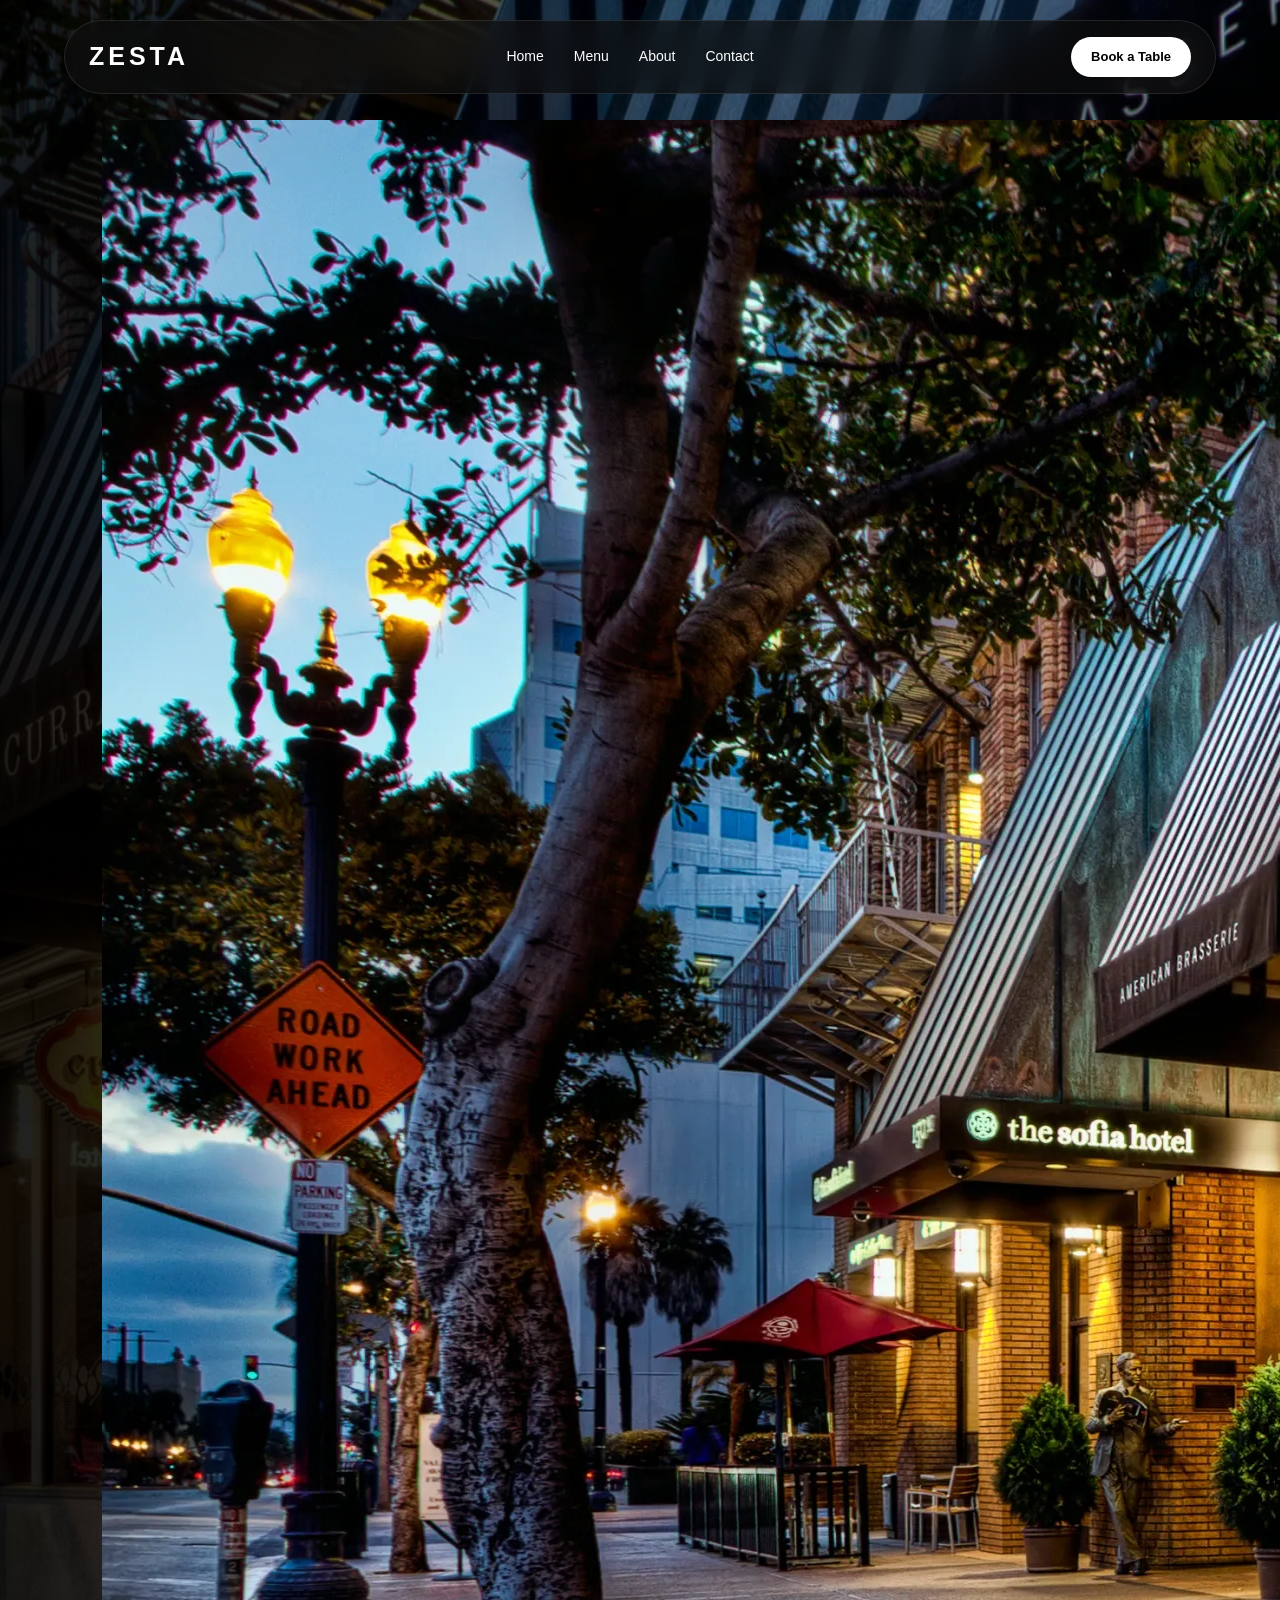
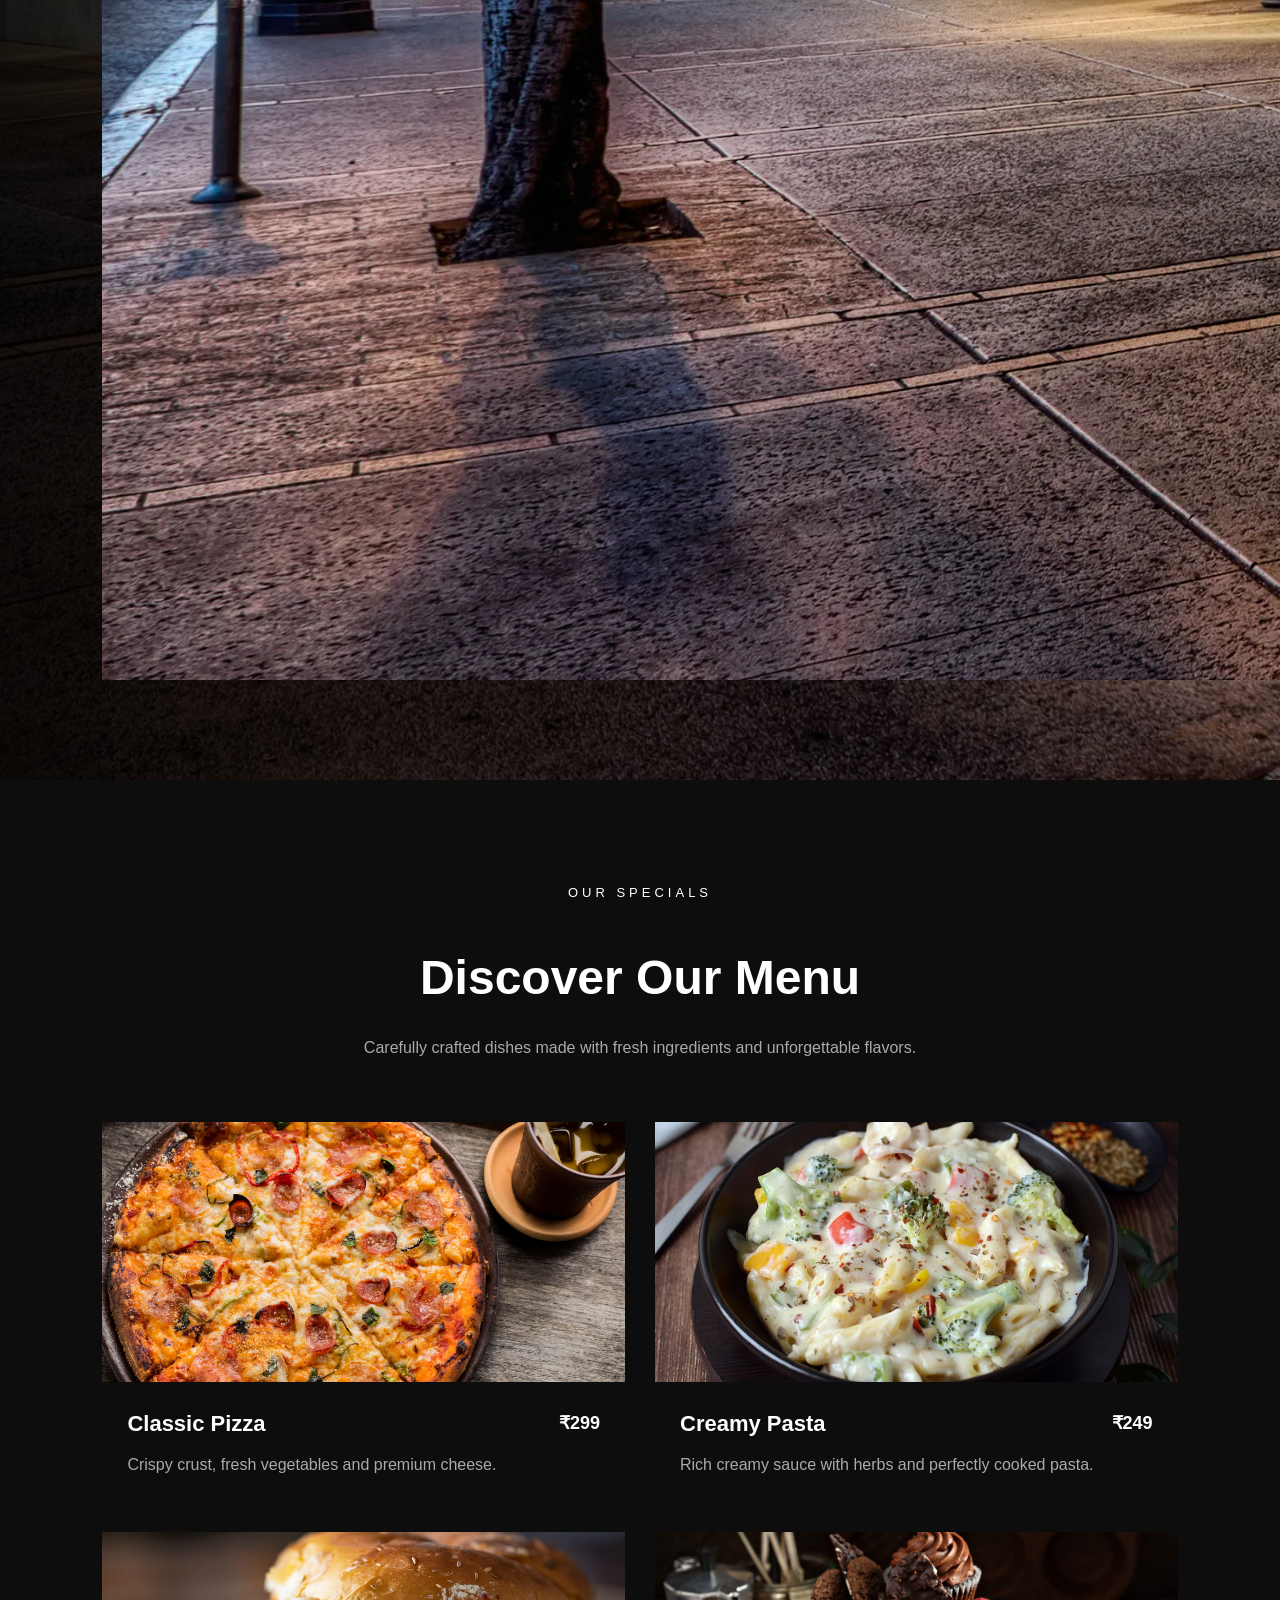
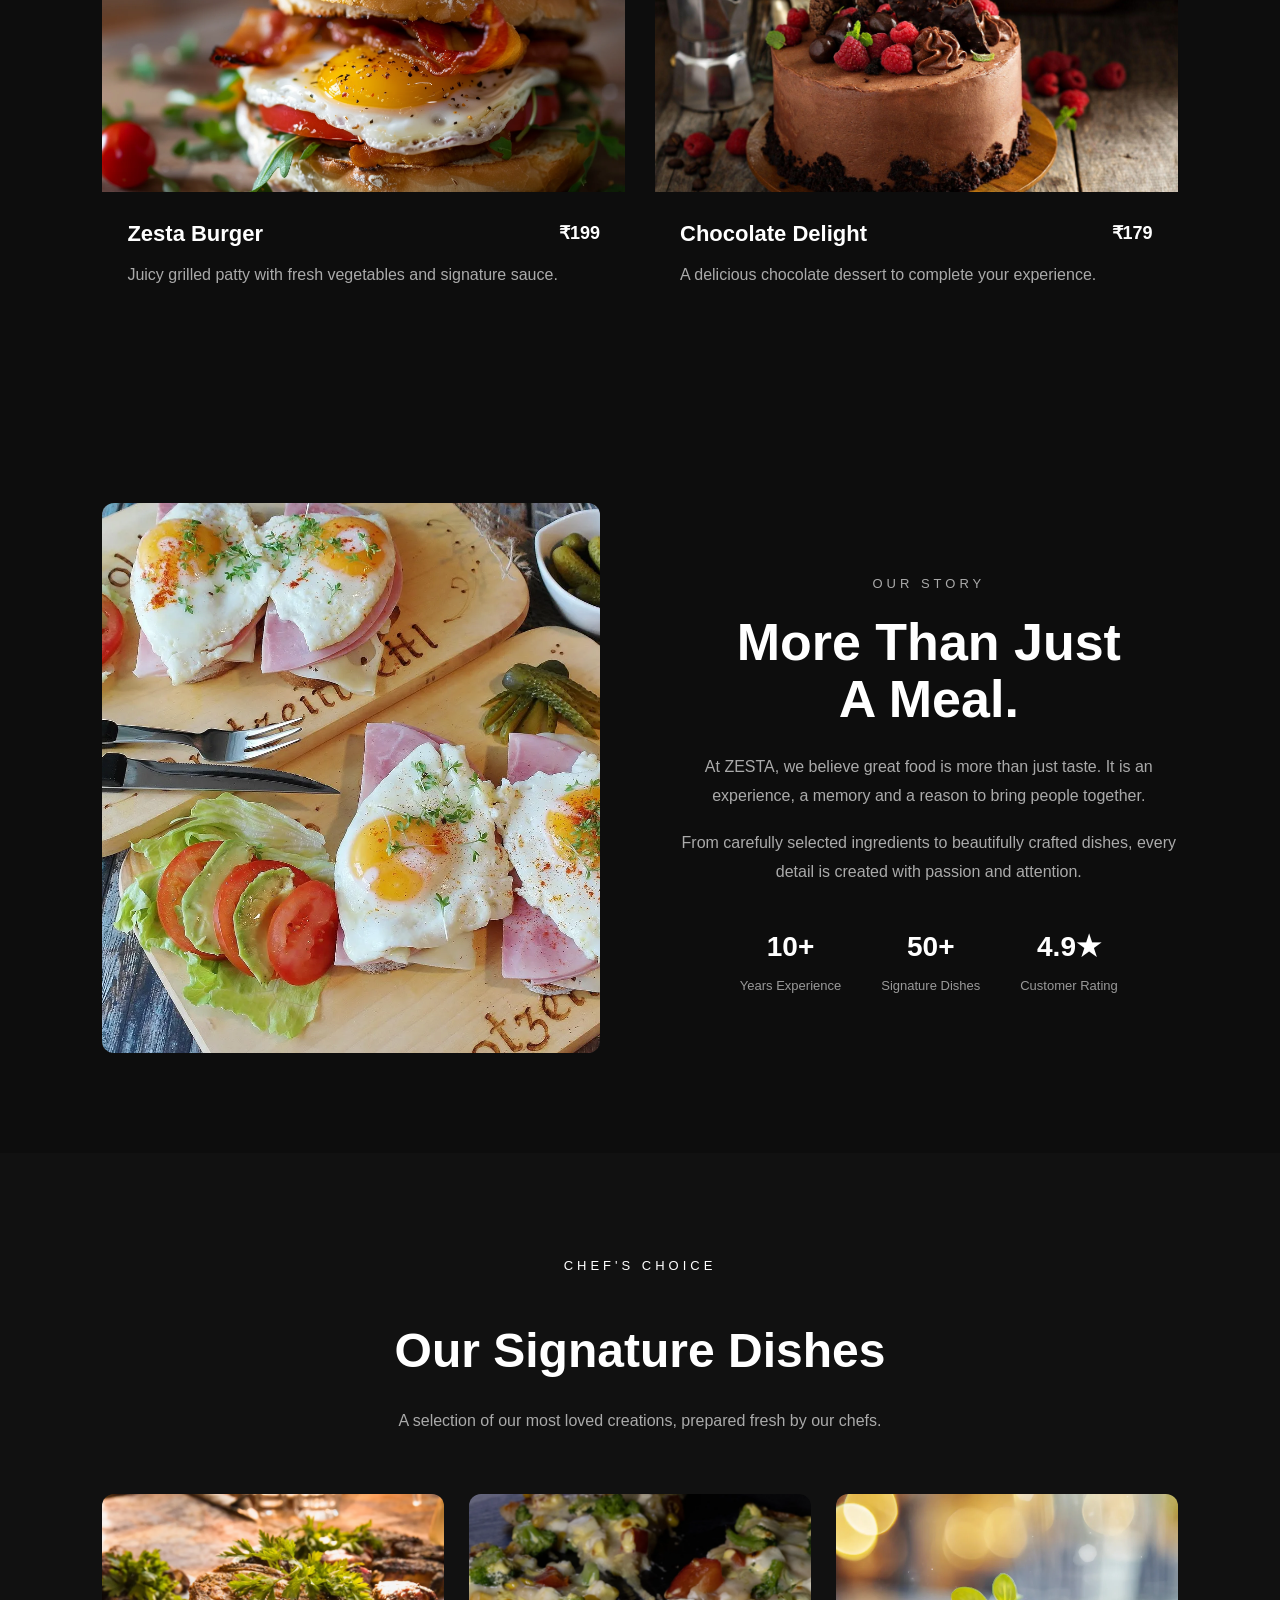
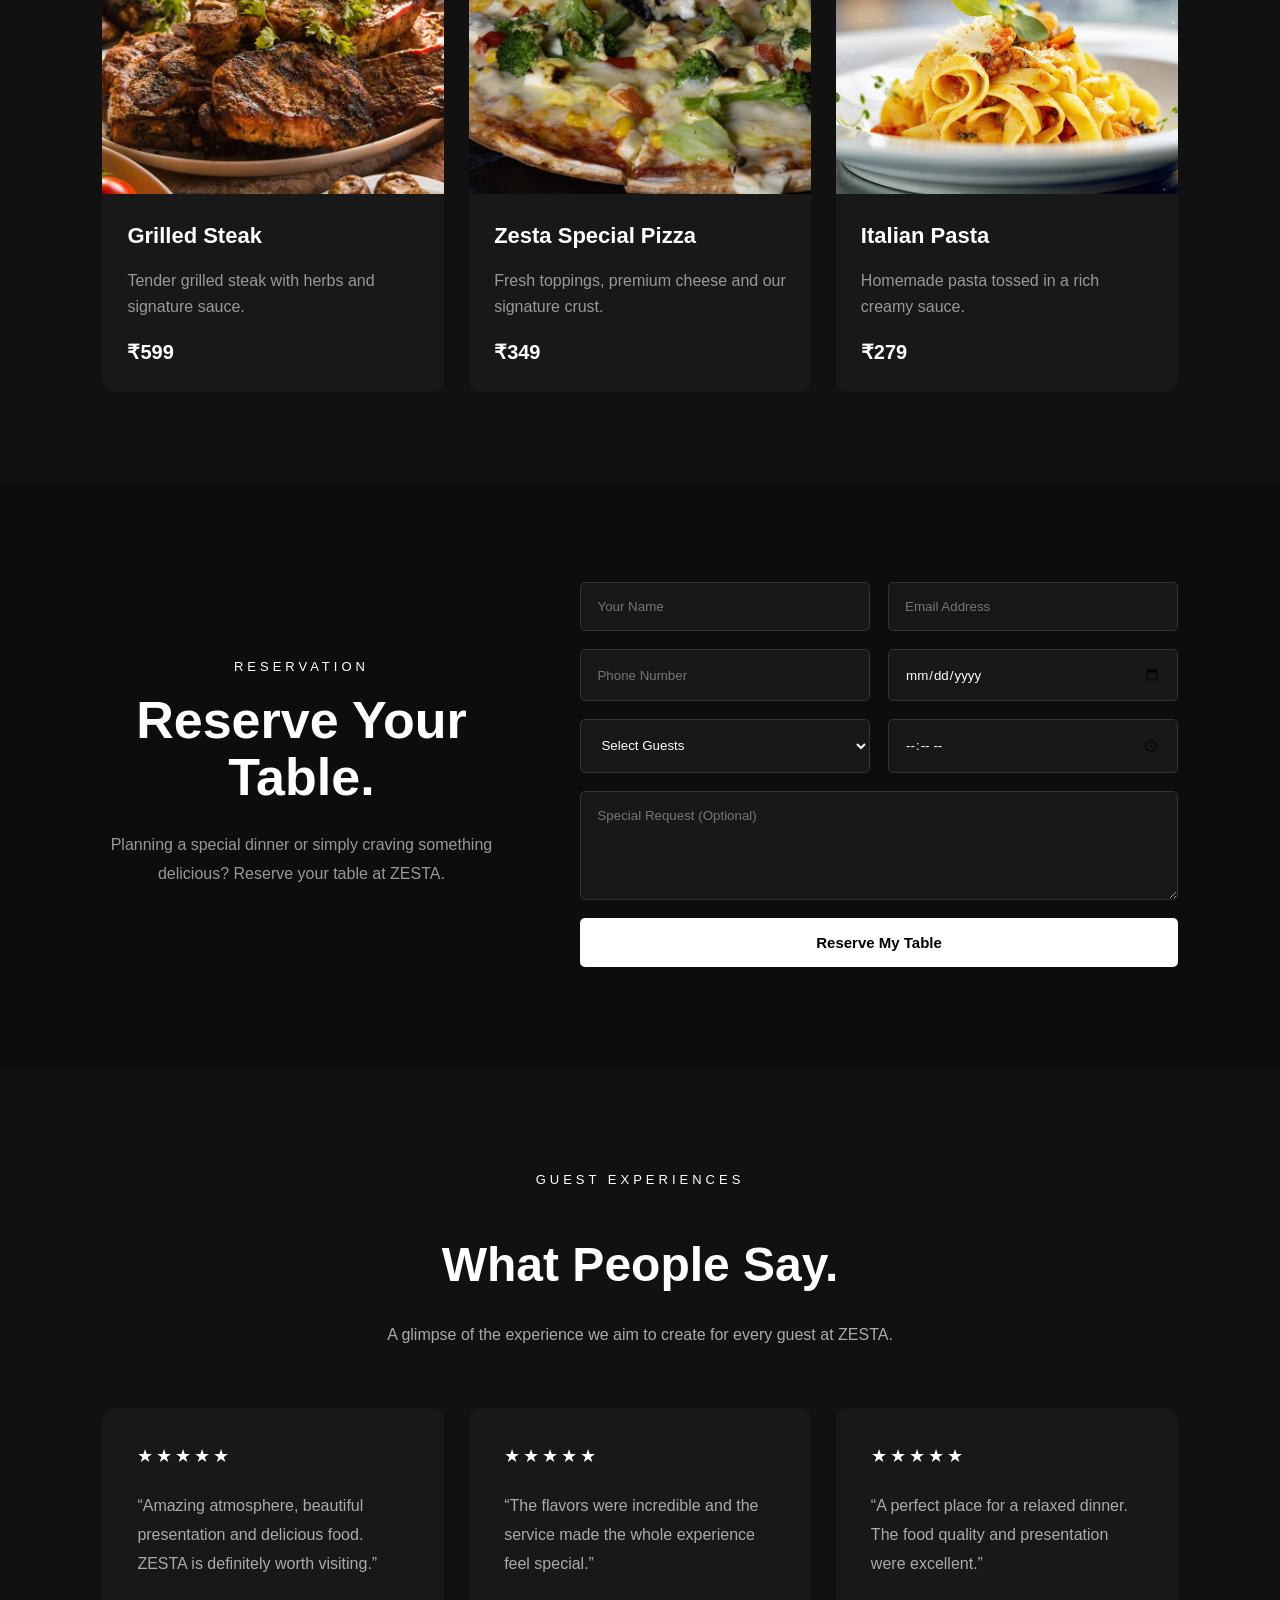
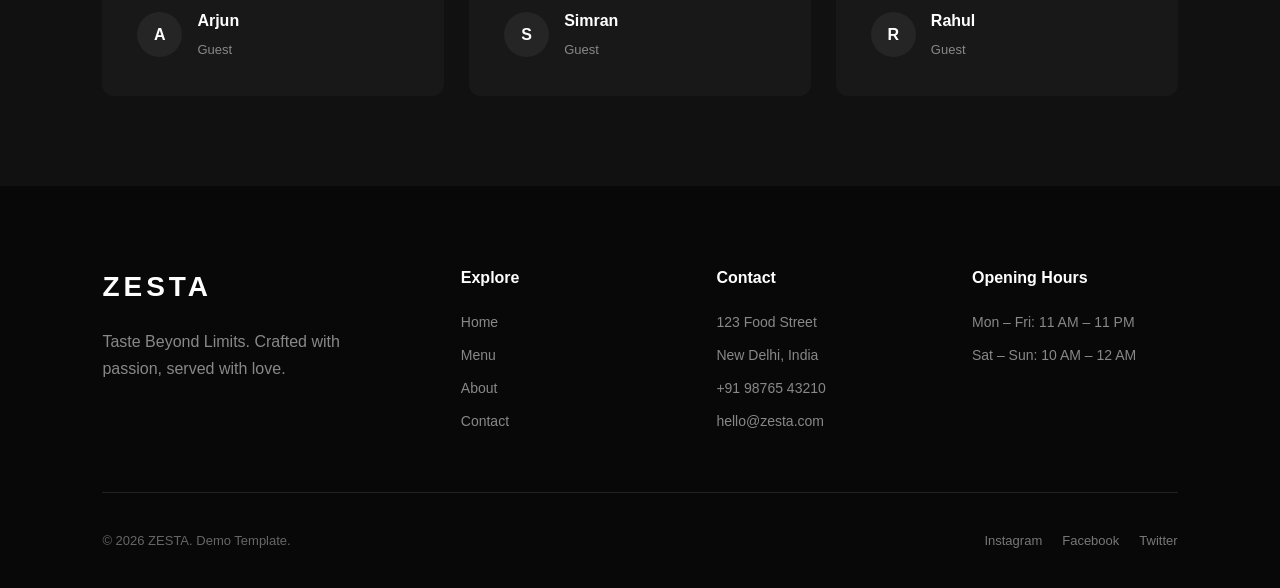
==== commit 08454e88: "Add files via upload" ====
--- a/index.html
+++ b/index.html
@@ -74,8 +74,16 @@
 /* =========================
    HERO 
 ========================= */-->
-
-    <section class="hero" id="home">
+<section class="hero" id="home">
+
+    <img
+        class="hero-bg"
+        src="images/hero.webp"
+        alt=""
+        fetchpriority="high"
+    >
+
+    <div class="hero-overlay"></div>
 
     <div class="hero-content">
 
@@ -106,6 +114,7 @@
     </div>
 
 </section>
+
 
 
 
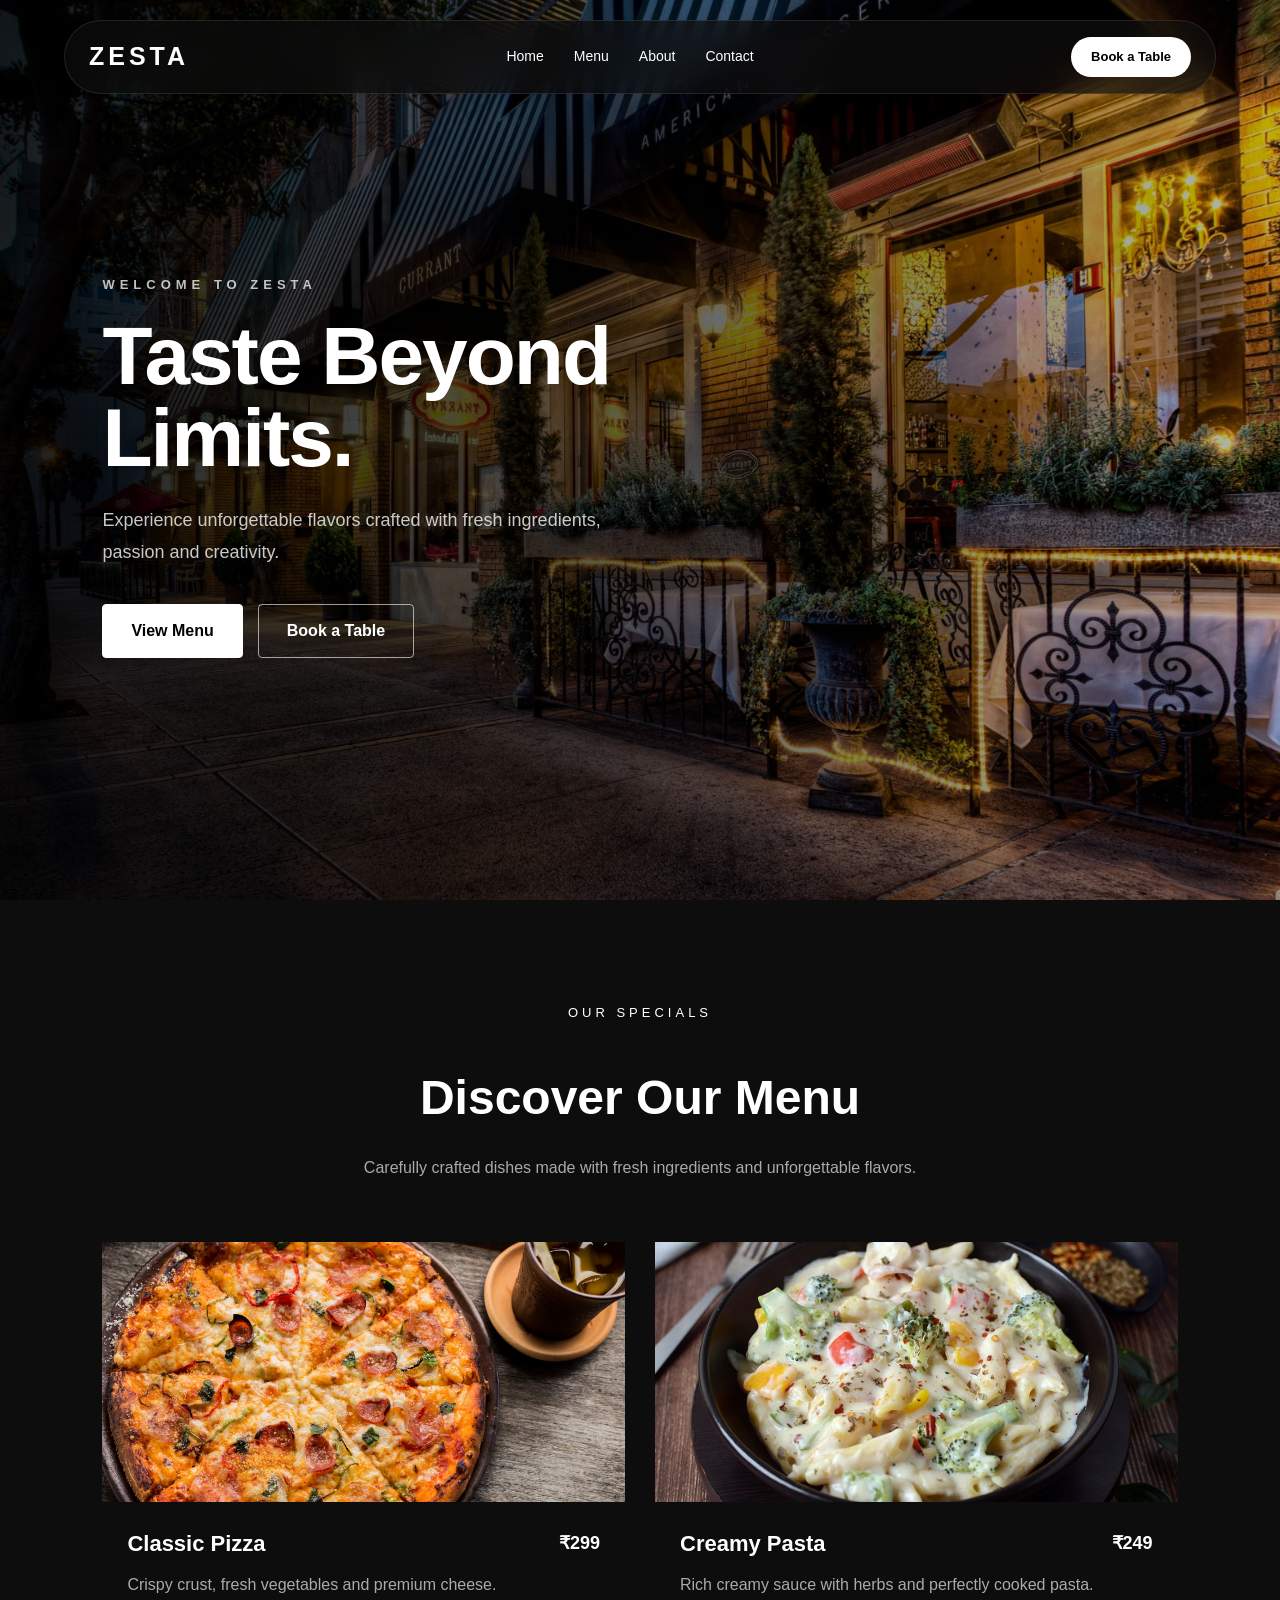
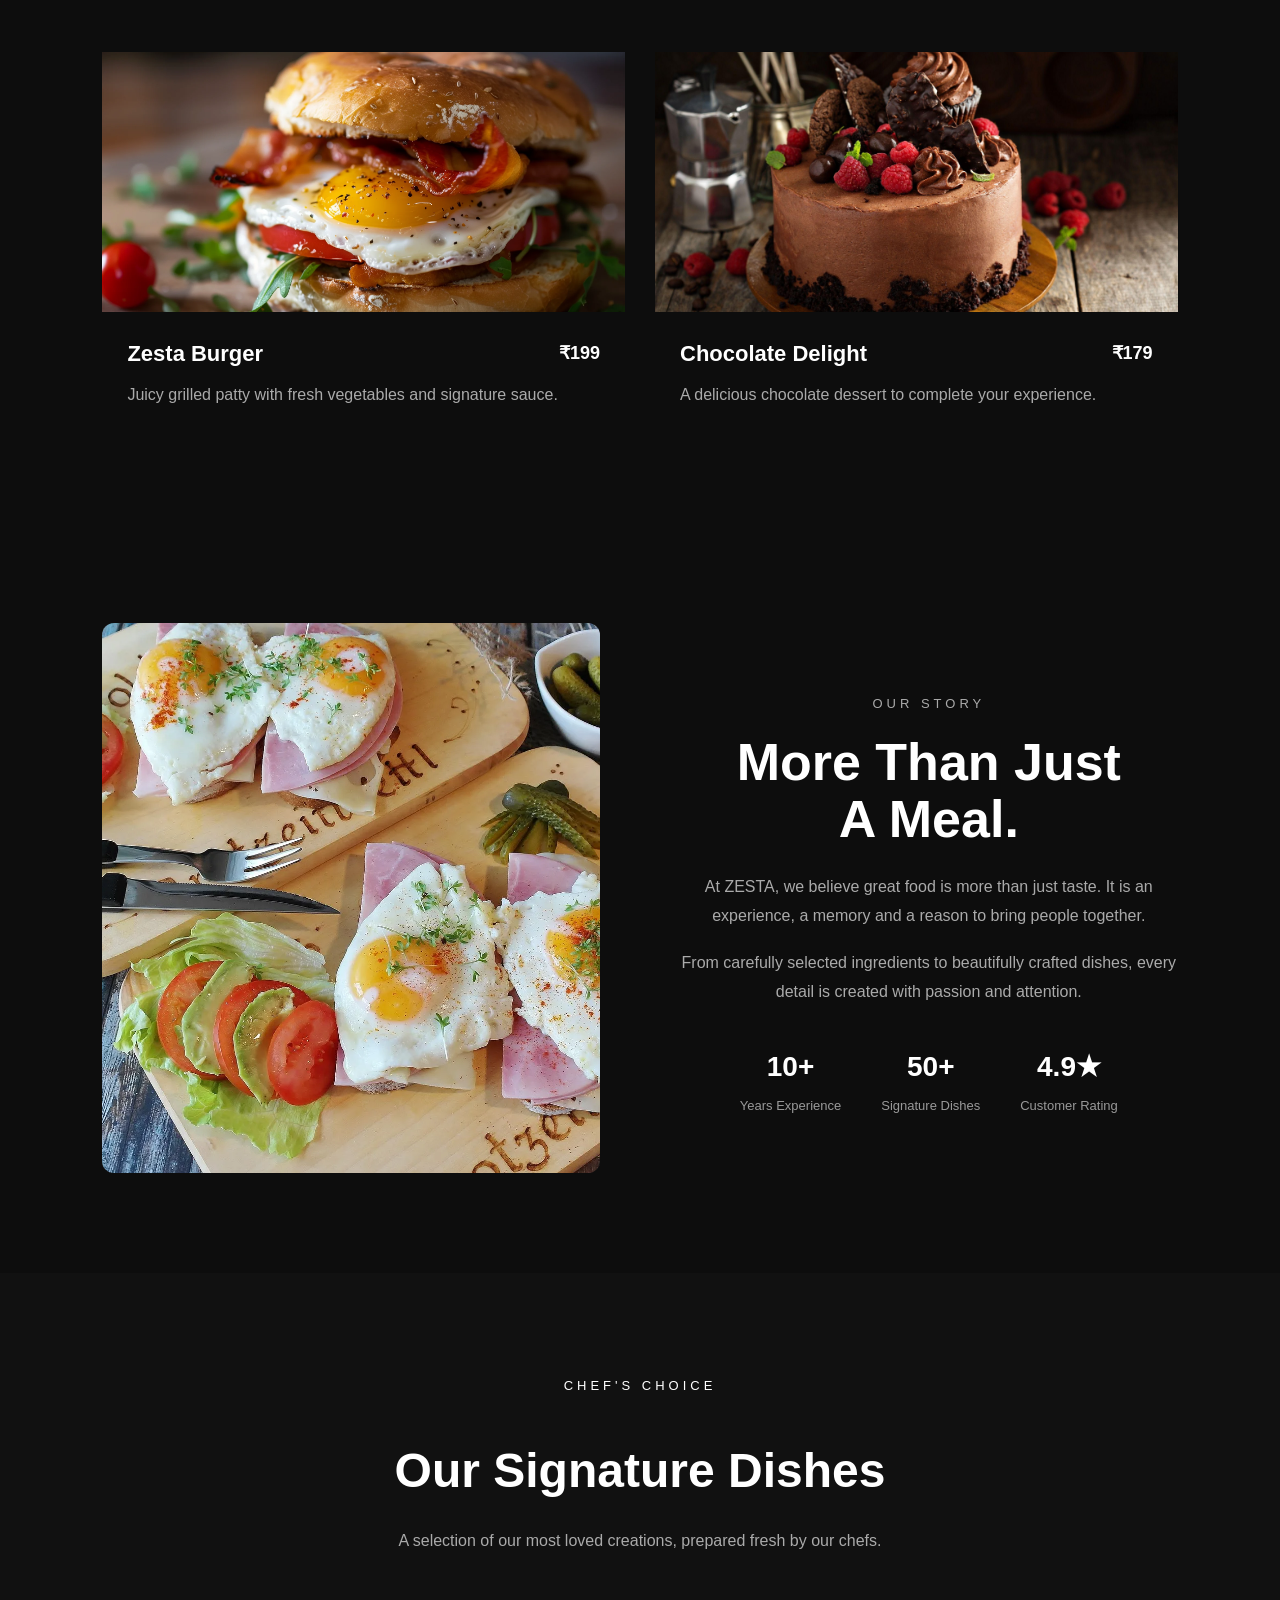
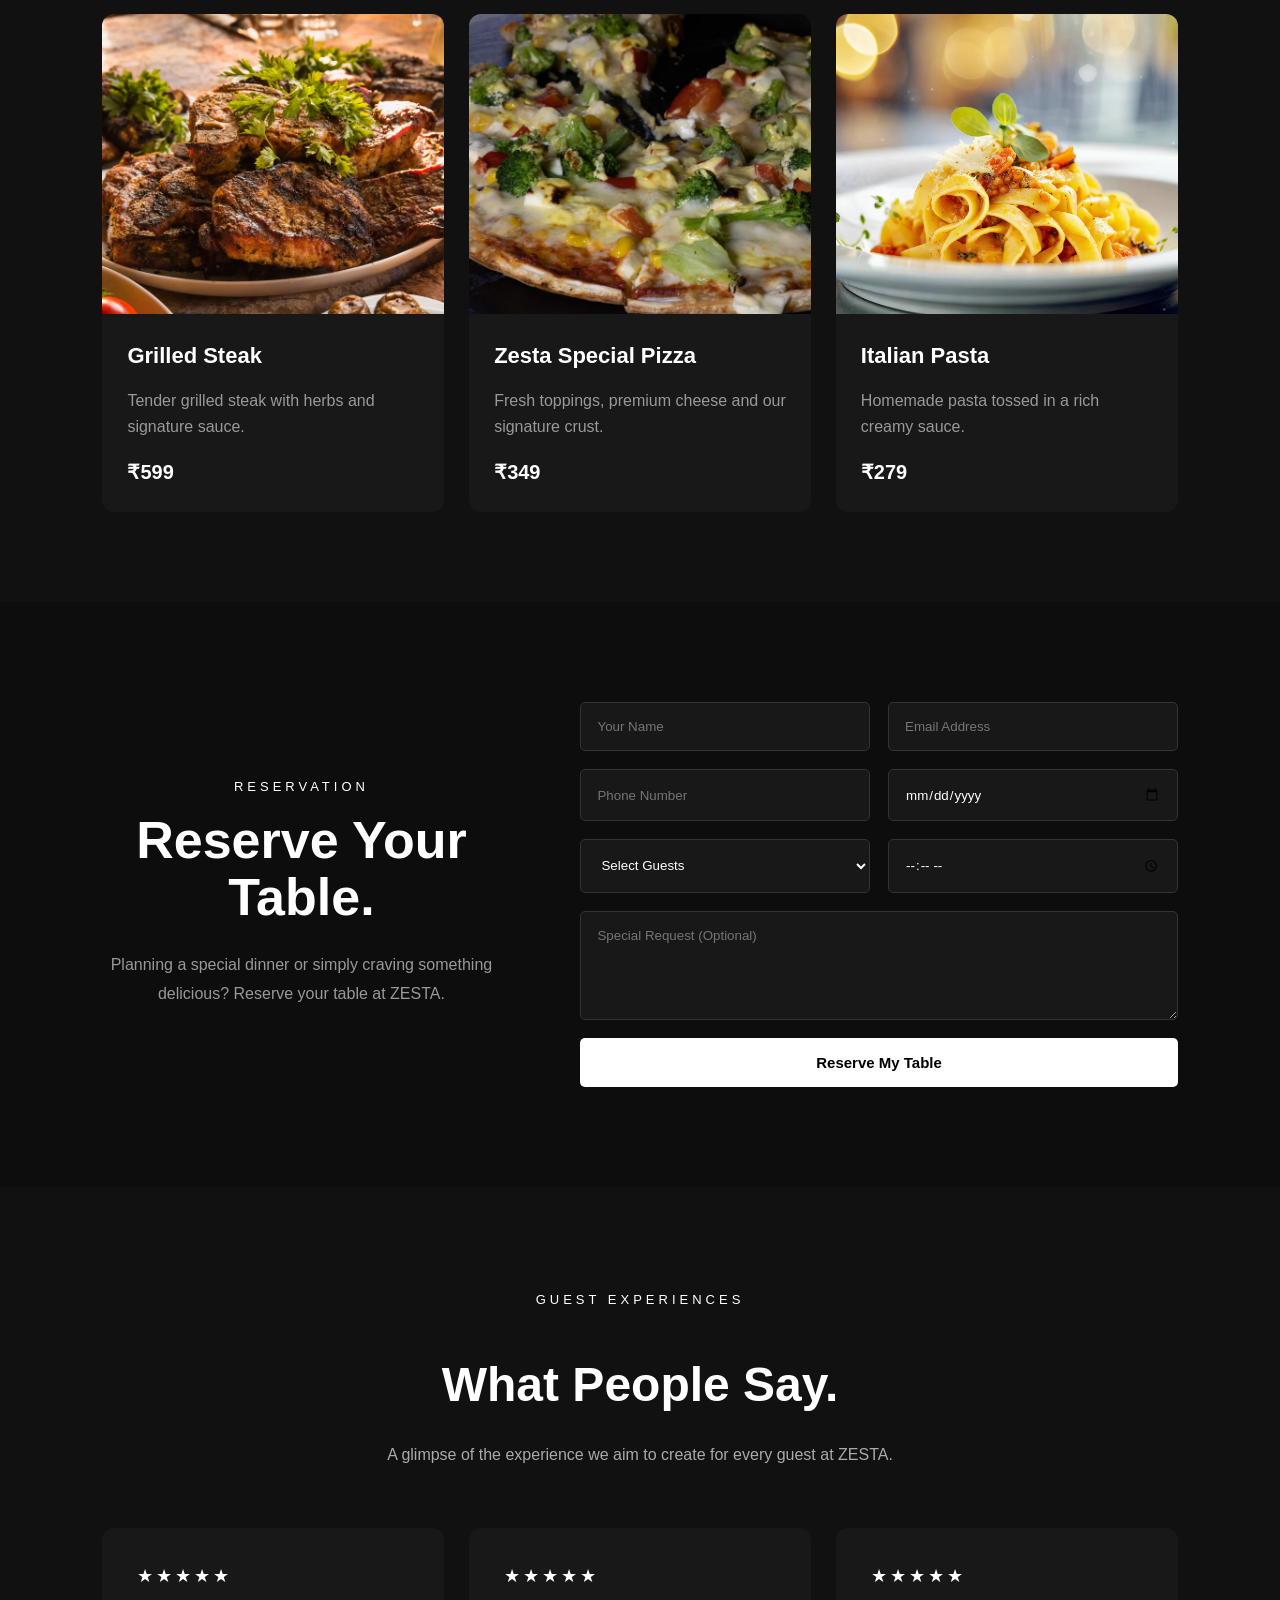
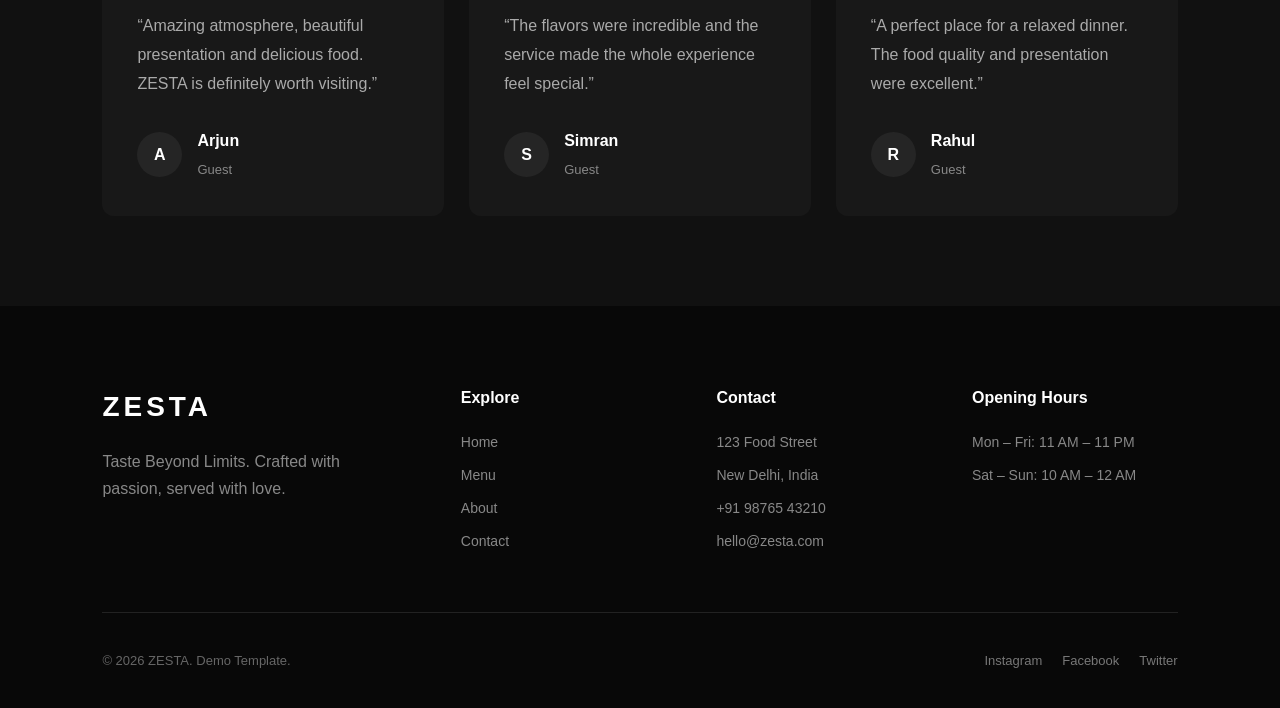
==== commit 4f0e1cd4: "Add files via upload" ====
--- a/index.html
+++ b/index.html
@@ -6,6 +6,10 @@
     <meta name="viewport" content="width=device-width, initial-scale=1.0">
 
     <title>ZESTA - Taste Beyond Limits</title>
+
+    <meta name="description" content="ZESTA - Taste Beyond Limits. Experience unforgettable flavors, fresh ingredients and creative cuisine. Book your table today.">
+<meta name="keywords" content="ZESTA restaurant, restaurant, food, dining, book a table">
+<meta name="author" content="RBK WEB AI">
 
     <link rel="stylesheet" href="style.css">
     <script src="script.js" defer></script>
--- a/style.css
+++ b/style.css
@@ -1,5 +1,7 @@
 :root {
-    --bg-main: #0d0d0d;
+      --bg-main: #0d0d0d;
+    ...
+    --container: 1200px;
     --bg-card: #181818;
     --bg-dark: #080808;
 
@@ -9,11 +11,12 @@
 
     --accent: #d4a373;
 
-    --container: 1200px;
 
     --radius: 12px;
 
     --transition: 0.3s ease;
+
+    
 }
 
 /* ############### REVEAL CSS ##############*/
@@ -191,43 +194,54 @@
 
 .hero {
     min-height: 100vh;
-
     display: flex;
     align-items: center;
-
     padding: 120px 8% 100px;
-
     position: relative;
-
-    background:
-        linear-gradient(
-            90deg,
-            rgba(0, 0, 0, 0.88) 0%,
-            rgba(0, 0, 0, 0.65) 45%,
-            rgba(0, 0, 0, 0.25) 100%
-        ),
-        url("images/hero.webp");
-
-    background-size: cover;
-    background-position: center;
-}
-
+    overflow: hidden;
+    background: #0d0d0d;
+}
+
+.hero-bg {
+    position: absolute;
+    inset: 0;
+
+    width: 100%;
+    height: 100%;
+
+    object-fit: cover;
+    object-position: center;
+
+    display: block;
+
+    z-index: 0;
+}
+
+.hero-overlay {
+    position: absolute;
+    inset: 0;
+
+    background: linear-gradient(
+        90deg,
+        rgba(0, 0, 0, 0.88) 0%,
+        rgba(0, 0, 0, 0.65) 45%,
+        rgba(0, 0, 0, 0.25) 100%
+    );
+
+    z-index: 1;
+}
 
 .hero-content {
+    position: relative;
+    z-index: 2;
+
     animation: heroReveal 1s ease forwards;
 }
 
-@keyframes heroReveal {
-    from {
-        opacity: 0;
-        transform: translateY(30px);
-    }
-
-    to {
-        opacity: 1;
-        transform: translateY(0);
-    }
-}
+
+
+
+
 
 
 
@@ -364,82 +378,6 @@
 
 
 
-
-
-@media (max-width: 768px) {  
-
-    root {
-        --container: 100%;
-    }
-
-    body {
-        overflow-x: hidden;
-    }
-
-
-    .hero {
-    padding: 120px 6% 80px;
-
-    text-align: center;
-
-    justify-content: center;
-
-    background-position: 60% center;
-}
-
-.hero-content {
-    max-width: 100%;
-}
-
-.hero h1 {
-    font-size: clamp(45px, 13vw, 65px);
-}
-
-.hero-text {
-    font-size: 16px;
-}
-
-.hero-buttons {
-    justify-content: center;
-
-    flex-direction: column;
-}
-
-.hero-buttons .btn {
-    width: 210px;
-}
-}
-
-
-
-
-
-
-@media (max-width: 768px) {
-
-    .navbar {
-        top: 12px;
-
-        width: 92%;
-
-        padding: 13px 16px;
-    }
-
-    .logo {
-        font-size: 21px;
-    }
-
-    .nav-links {
-        display: none;
-    }
-
-    .nav-btn {
-        padding: 9px 15px;
-
-        font-size: 12px;
-    }
-
-}
 
 
 
@@ -1400,24 +1338,15 @@
 
     /* HERO */
 
+
+
    .hero {
     width: 100%;
     min-height: 100vh;
     padding: 120px 6% 80px;
     text-align: center;
     justify-content: center;
-
-    background:
-        linear-gradient(
-            90deg,
-            rgba(0, 0, 0, 0.70) 0%,
-            rgba(0, 0, 0, 0.45) 50%,
-            rgba(0, 0, 0, 0.25) 100%
-        ),
-        url("images/hero.webp");
-
-    background-size: cover;
-    background-position: center;
+    background: none;
 }
     
 
@@ -1556,16 +1485,101 @@
 
 
 
-
-
-
-
-
-
-
-
-
-
-
-
-
+@keyframes heroReveal {
+    from {
+        opacity: 0;
+        transform: translateY(30px);
+    }
+
+    to {
+        opacity: 1;
+        transform: translateY(0);
+    }
+}
+
+
+
+
+
+
+
+
+
+
+
+
+
+@media (max-width: 768px) {  
+
+    
+    body {
+        overflow-x: hidden;
+    }
+
+
+    .hero {
+    padding: 120px 6% 80px;
+
+    text-align: center;
+
+    justify-content: center;
+
+    background-position: 60% center;
+}
+
+    .hero-content {
+    max-width: 100%;
+    }
+
+    .hero h1 {
+    font-size: clamp(45px, 13vw, 65px); 
+    }
+
+    .hero-text {
+    font-size: 16px;
+    }
+
+    .hero-buttons {
+    justify-content: center;
+
+    flex-direction: column;
+    }
+
+    .hero-buttons .btn {
+    width: 210px;
+    }
+}
+
+
+
+
+
+
+@media (max-width: 768px) {
+
+    .navbar {
+        top: 12px;
+
+        width: 92%;
+
+        padding: 13px 16px;
+    }
+
+    .logo {
+        font-size: 21px;
+    }
+
+    .nav-links {
+        display: none;
+    }
+
+    .nav-btn {
+        padding: 9px 15px;
+
+        font-size: 12px;
+    }
+
+}
+
+
+
